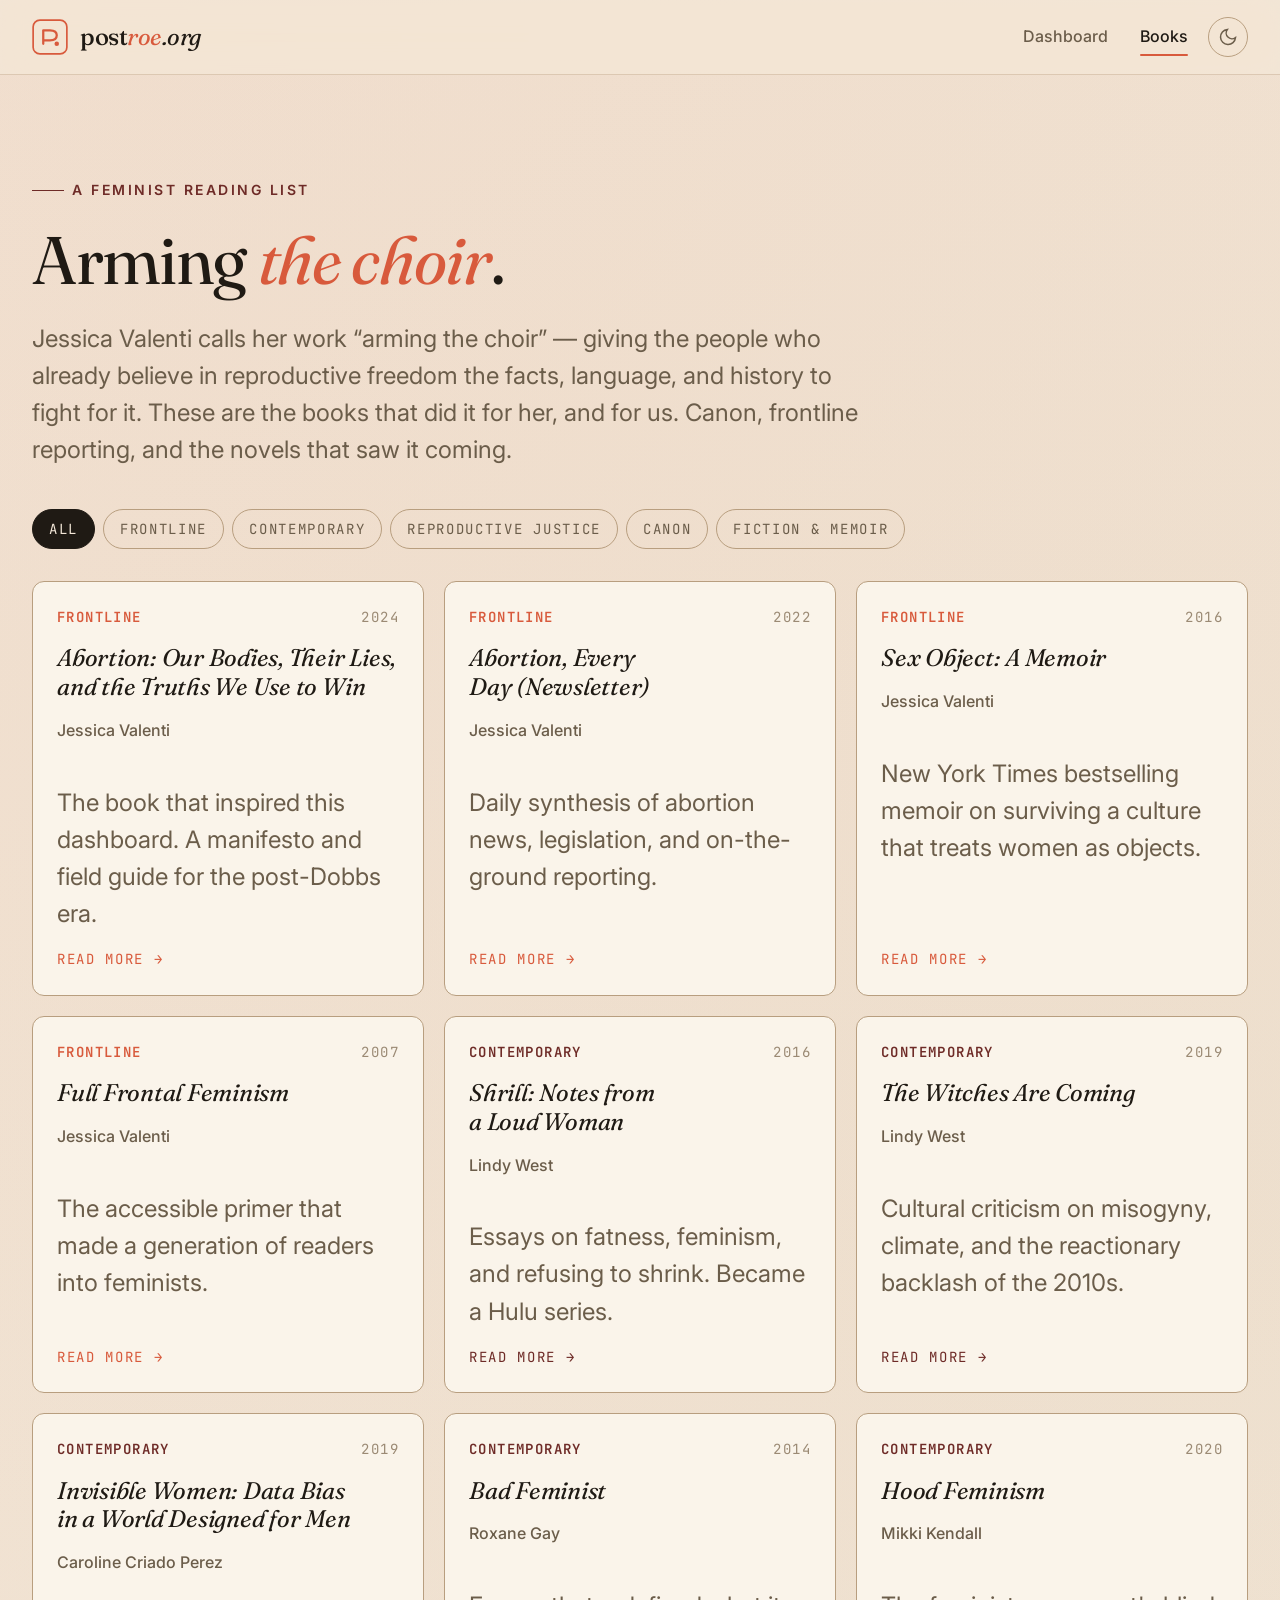
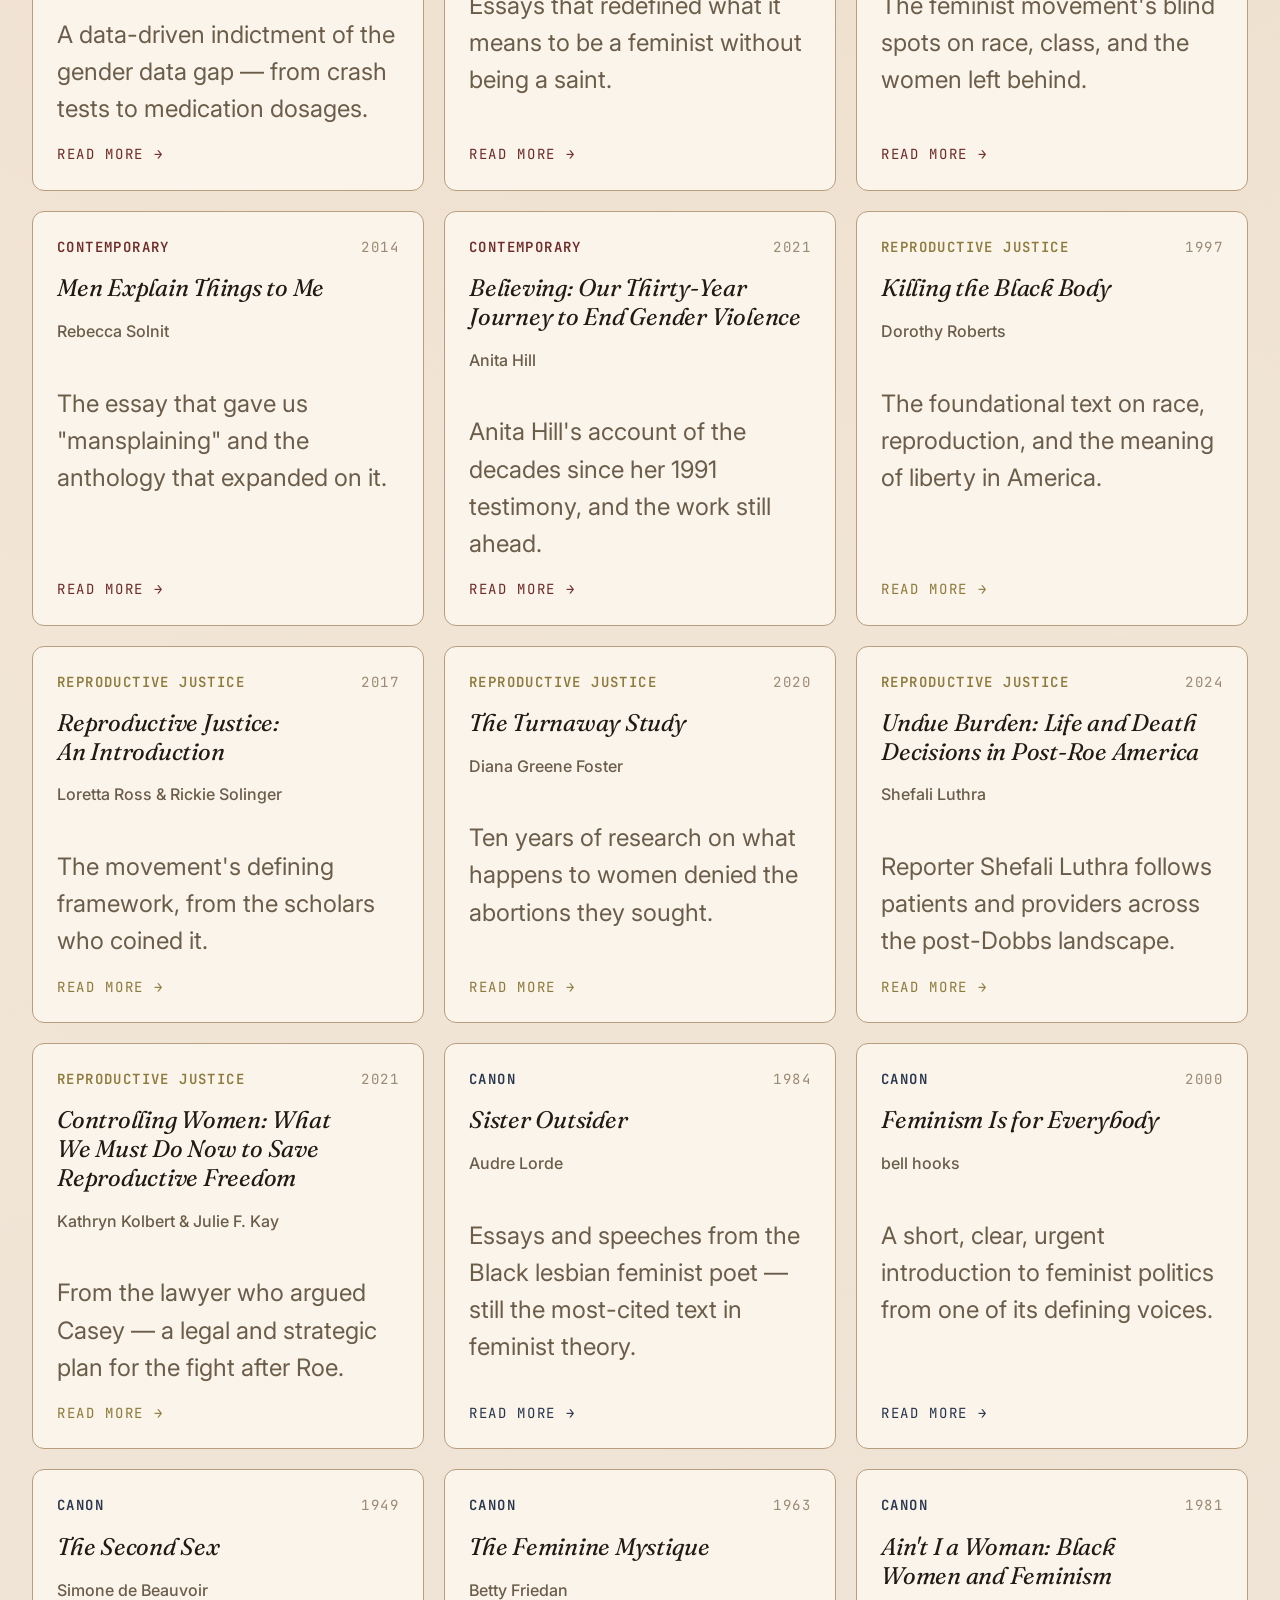
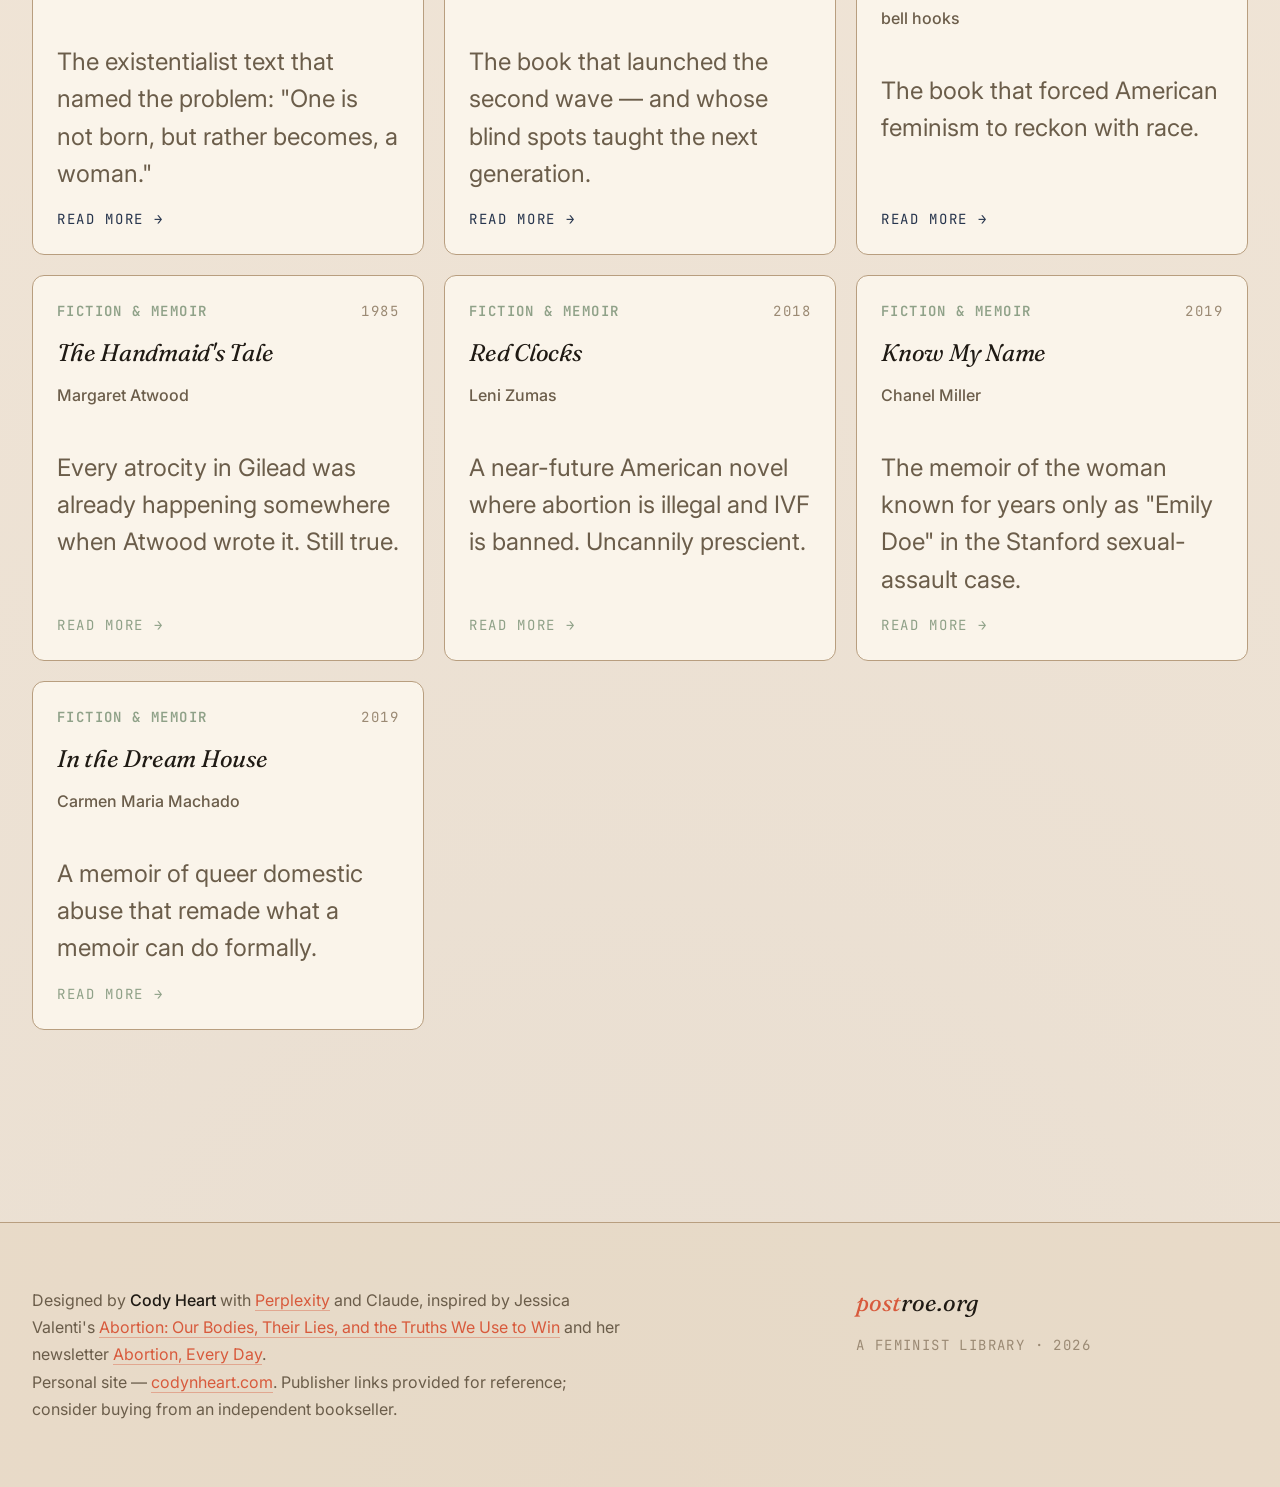
==== works.html @ 4f30465e "initial site launch" ====
<!DOCTYPE html>
<html lang="en">
  <head>
    <meta charset="UTF-8" />
    <meta name="viewport" content="width=device-width, initial-scale=1.0" />
    <title>Books · PostRoe</title>
    <meta name="description" content="A curated library of feminist writing — from canon to frontline reporting — for readers, activists, and the newly enraged." />
    <link rel="preconnect" href="https://fonts.googleapis.com" />
    <link rel="preconnect" href="https://fonts.gstatic.com" crossorigin />
    <link
      href="https://fonts.googleapis.com/css2?family=Fraunces:ital,opsz,wght@0,9..144,300..700;1,9..144,300..700&family=Inter:wght@400;500;600;700&family=JetBrains+Mono:wght@400;500&display=swap"
      rel="stylesheet"
    />
    <link rel="stylesheet" href="css/style.css" />
    <link rel="icon" type="image/svg+xml" href="data:image/svg+xml,%3Csvg xmlns='http://www.w3.org/2000/svg' viewBox='0 0 32 32'%3E%3Crect width='32' height='32' rx='6' fill='%23F3E7D8'/%3E%3Ctext x='16' y='23' text-anchor='middle' font-family='Georgia' font-size='22' font-style='italic' fill='%23D85A3C'%3EP%3C/text%3E%3C/svg%3E" />
  </head>
  <body>
    <header class="site-header">
      <div class="container site-header__inner">
        <a href="index.html" class="brand" aria-label="PostRoe home">
          <svg viewBox="0 0 32 32" fill="none" aria-hidden="true">
            <rect x="1" y="1" width="30" height="30" rx="6" stroke="currentColor" stroke-width="1.5" />
            <path d="M10 22 L10 10 L16 10 Q22 10 22 14.5 Q22 19 16 19 L10 19" stroke="currentColor" stroke-width="2" stroke-linecap="round" stroke-linejoin="round" fill="none" />
            <circle cx="22" cy="22" r="2" fill="currentColor" />
          </svg>
          <span><strong>post</strong><em>roe</em>.org</span>
        </a>
        <nav class="nav" aria-label="Primary">
          <a href="index.html">Dashboard</a>
          <a href="works.html" aria-current="page">Books</a>
          <button class="theme-toggle" data-theme-toggle aria-label="Toggle theme"></button>
        </nav>
      </div>
    </header>

    <main>
      <section class="works-hero">
        <div class="container">
          <div class="reveal">
            <span class="hero__eyebrow">A feminist reading list</span>
            <h1>Arming <em>the choir</em>.</h1>
            <p>
              Jessica Valenti calls her work &ldquo;arming the choir&rdquo; — giving
              the people who already believe in reproductive freedom the facts,
              language, and history to fight for it. These are the books that did it
              for her, and for us. Canon, frontline reporting, and the novels that
              saw it coming.
            </p>
          </div>

          <div class="works-filter reveal" role="tablist" aria-label="Filter works">
            <button class="chip is-active" data-filter="all">All</button>
            <button class="chip" data-filter="Frontline">Frontline</button>
            <button class="chip" data-filter="Contemporary">Contemporary</button>
            <button class="chip" data-filter="Reproductive Justice">Reproductive Justice</button>
            <button class="chip" data-filter="Canon">Canon</button>
            <button class="chip" data-filter="Fiction & Memoir">Fiction & Memoir</button>
          </div>

          <div class="works-grid reveal-stagger" id="works-grid"></div>
        </div>
      </section>
    </main>

    <footer class="site-footer">
      <div class="container site-footer__inner">
        <div class="site-footer__credit">
          Designed by <b>Cody Heart</b> with <a href="https://www.perplexity.ai" target="_blank" rel="noopener">Perplexity</a> and Claude,
          inspired by Jessica Valenti's <a href="https://www.jessicavalenti.com/abortion-book" target="_blank" rel="noopener">Abortion: Our Bodies, Their Lies, and the Truths We Use to Win</a>
          and her newsletter <a href="https://jessica.substack.com" target="_blank" rel="noopener">Abortion, Every Day</a>.
          <br />
          Personal site — <a href="https://codynheart.com" target="_blank" rel="noopener">codynheart.com</a>.
          Publisher links provided for reference; consider buying from an independent bookseller.
        </div>
        <div>
          <div class="site-footer__brand"><em>post</em>roe.org</div>
          <div class="site-footer__meta">A feminist library · 2026</div>
        </div>
      </div>
    </footer>

    <script src="js/works.js"></script>
    <script>
      (function () {
        const host = document.getElementById('works-grid');
        if (!host || !window.POSTROE_WORKS) return;
        host.innerHTML = window.POSTROE_WORKS
          .map(
            (w) => `
          <a class="work" href="${w.url}" target="_blank" rel="noopener" data-cat="${w.category}" style="--accent: var(--color-${w.accent});">
            <div class="work__meta">
              <span class="work__tag">${w.category}</span>
              <span>${w.year}</span>
            </div>
            <h3 class="work__title">${w.title}</h3>
            <div class="work__author">${w.author}</div>
            <p class="work__blurb">${w.blurb}</p>
            <span class="work__link">Read more →</span>
          </a>`
          )
          .join('');
      })();
    </script>
    <script src="js/app.js"></script>
  </body>
</html>
---- css/style.css ----
/* ================================================================
   POSTROE.ORG — design tokens
   Palette derived from Jessica Valenti's "Abortion" book cover:
   cream, coral (Our), burgundy (Their), olive gold (Truths),
   deep navy (We), sage (author credit line).
   ================================================================ */

:root,
[data-theme='light'] {
  /* Surfaces — warm cream from the book */
  --color-bg: #f3e7d8;
  --color-surface: #efe1d0;
  --color-surface-2: #f7ecdd;
  --color-surface-offset: #e7d7c2;
  --color-surface-offset-2: #ddc8ae;
  --color-surface-dynamic: #d6bc9d;
  /* Card surfaces — soft off-white (primary) + cream (secondary) so cards lift off the beige page */
  --color-card: #faf4ea;
  --color-card-soft: #f3eadc;
  --color-divider: #d2bb9e;
  --color-border: #b89e7f;

  /* Text */
  --color-text: #1f1a14;
  --color-text-muted: #6b5d4a;
  --color-text-faint: #9b8a74;
  --color-text-inverse: #f7ecdd;

  /* "Our" — coral */
  --color-our: #d85a3c;
  --color-our-soft: #e8876a;
  --color-our-deep: #a8401f;

  /* "Their" — burgundy */
  --color-their: #6e2b27;
  --color-their-soft: #8f3a35;
  --color-their-deep: #4a1c19;

  /* "Truths" — olive/gold */
  --color-truth: #8d7a3c;
  --color-truth-soft: #ad9a55;
  --color-truth-deep: #6a5a28;

  /* "We" — deep navy */
  --color-we: #27354d;
  --color-we-soft: #3c4e6e;
  --color-we-deep: #161d2b;

  /* Sage — author line */
  --color-sage: #8fa188;
  --color-sage-soft: #a8b7a2;
  --color-sage-deep: #677566;

  /* Semantic — use palette for data categories */
  --color-primary: var(--color-our);
  --color-danger: var(--color-their);
  --color-warning: var(--color-truth);
  --color-info: var(--color-we);
  --color-good: var(--color-sage-deep);

  /* Type scale */
  --text-xs: clamp(0.75rem, 0.7rem + 0.25vw, 0.875rem);
  --text-sm: clamp(0.875rem, 0.8rem + 0.35vw, 1rem);
  --text-base: clamp(1rem, 0.95rem + 0.25vw, 1.125rem);
  --text-lg: clamp(1.125rem, 1rem + 0.75vw, 1.5rem);
  --text-xl: clamp(1.5rem, 1.2rem + 1.25vw, 2.25rem);
  --text-2xl: clamp(2rem, 1.2rem + 2.5vw, 3.5rem);
  --text-3xl: clamp(2.5rem, 1rem + 4vw, 5rem);
  --text-hero: clamp(3rem, 0.5rem + 7vw, 8rem);

  /* Space */
  --space-1: 0.25rem;
  --space-2: 0.5rem;
  --space-3: 0.75rem;
  --space-4: 1rem;
  --space-5: 1.25rem;
  --space-6: 1.5rem;
  --space-8: 2rem;
  --space-10: 2.5rem;
  --space-12: 3rem;
  --space-16: 4rem;
  --space-20: 5rem;
  --space-24: 6rem;
  --space-32: 8rem;

  /* Radius */
  --radius-sm: 0.25rem;
  --radius-md: 0.5rem;
  --radius-lg: 0.75rem;
  --radius-xl: 1.25rem;
  --radius-full: 9999px;

  /* Motion */
  --ease-out: cubic-bezier(0.16, 1, 0.3, 1);
  --ease-in-out: cubic-bezier(0.65, 0, 0.35, 1);
  --transition-interactive: 220ms var(--ease-out);

  /* Shadow — soft, paper-warm */
  --shadow-sm: 0 1px 2px rgba(60, 40, 20, 0.08);
  --shadow-md: 0 6px 18px rgba(60, 40, 20, 0.10);
  --shadow-lg: 0 16px 40px rgba(60, 40, 20, 0.14);

  /* Width */
  --content-narrow: 680px;
  --content-default: 1040px;
  --content-wide: 1320px;

  /* Fonts */
  --font-display: 'Fraunces', 'Instrument Serif', Georgia, serif;
  --font-body: 'Inter', 'Helvetica Neue', sans-serif;
  --font-mono: 'JetBrains Mono', ui-monospace, monospace;
}

[data-theme='dark'] {
  --color-bg: #15120e;
  --color-surface: #1c1914;
  --color-surface-2: #221e18;
  --color-surface-offset: #2a2520;
  --color-surface-offset-2: #332d26;
  --color-surface-dynamic: #3d362d;
  --color-card: #221e18;
  --color-card-soft: #1c1914;
  --color-divider: #2a2520;
  --color-border: #4a4238;

  --color-text: #efe1d0;
  --color-text-muted: #b39e83;
  --color-text-faint: #7c6c58;
  --color-text-inverse: #1f1a14;

  --color-our: #ef7c5c;
  --color-our-soft: #f39a7f;
  --color-our-deep: #c55536;

  --color-their: #c66a63;
  --color-their-soft: #d88b85;
  --color-their-deep: #8f3a35;

  --color-truth: #d4be74;
  --color-truth-soft: #e2d199;
  --color-truth-deep: #9a8a52;

  --color-we: #8fa5c7;
  --color-we-soft: #b0c0db;
  --color-we-deep: #5d6e8d;

  --color-sage: #a8b7a2;
  --color-sage-soft: #c2cebc;
  --color-sage-deep: #8fa188;

  --shadow-sm: 0 1px 2px rgba(0, 0, 0, 0.35);
  --shadow-md: 0 6px 18px rgba(0, 0, 0, 0.45);
  --shadow-lg: 0 16px 40px rgba(0, 0, 0, 0.55);
}

@media (prefers-color-scheme: dark) {
  :root:not([data-theme]) {
    --color-bg: #15120e;
    --color-surface: #1c1914;
    --color-surface-2: #221e18;
    --color-surface-offset: #2a2520;
    --color-surface-offset-2: #332d26;
    --color-surface-dynamic: #3d362d;
    --color-divider: #2a2520;
    --color-border: #4a4238;
    --color-text: #efe1d0;
    --color-text-muted: #b39e83;
    --color-text-faint: #7c6c58;
    --color-text-inverse: #1f1a14;
    --color-our: #ef7c5c;
    --color-their: #c66a63;
    --color-truth: #d4be74;
    --color-we: #8fa5c7;
    --color-sage: #a8b7a2;
  }
}

/* ===== base ===== */
*,
*::before,
*::after {
  box-sizing: border-box;
  margin: 0;
  padding: 0;
}

html {
  -webkit-font-smoothing: antialiased;
  -moz-osx-font-smoothing: grayscale;
  text-rendering: optimizeLegibility;
  scroll-behavior: smooth;
  scroll-padding-top: 80px;
}

body {
  min-height: 100dvh;
  line-height: 1.6;
  font-family: var(--font-body);
  font-size: var(--text-base);
  color: var(--color-text);
  background: var(--color-bg);
  background-image:
    radial-gradient(circle at 10% 0%, rgba(216, 90, 60, 0.06), transparent 50%),
    radial-gradient(circle at 95% 25%, rgba(141, 122, 60, 0.05), transparent 55%),
    radial-gradient(circle at 50% 100%, rgba(39, 53, 77, 0.05), transparent 55%);
  overflow-x: hidden;
}

img,
svg,
video,
canvas {
  display: block;
  max-width: 100%;
  height: auto;
}

h1,
h2,
h3,
h4 {
  font-family: var(--font-display);
  font-weight: 400;
  letter-spacing: -0.02em;
  line-height: 1.05;
  text-wrap: balance;
}

a {
  color: inherit;
  text-decoration: none;
  transition: color var(--transition-interactive);
}

button {
  cursor: pointer;
  background: none;
  border: none;
  font: inherit;
  color: inherit;
}

:focus-visible {
  outline: 2px solid var(--color-our);
  outline-offset: 3px;
  border-radius: var(--radius-sm);
}

::selection {
  background: var(--color-our);
  color: var(--color-surface);
}

.sr-only {
  position: absolute;
  width: 1px;
  height: 1px;
  padding: 0;
  margin: -1px;
  overflow: hidden;
  clip: rect(0, 0, 0, 0);
  white-space: nowrap;
  border-width: 0;
}

a,
button,
[role='button'] {
  transition:
    color var(--transition-interactive),
    background var(--transition-interactive),
    border-color var(--transition-interactive),
    transform var(--transition-interactive);
}

@media (prefers-reduced-motion: reduce) {
  *,
  *::before,
  *::after {
    animation-duration: 0.01ms !important;
    animation-iteration-count: 1 !important;
    transition-duration: 0.01ms !important;
    scroll-behavior: auto !important;
  }
}

/* ===== layout ===== */
.container {
  width: 100%;
  max-width: var(--content-wide);
  margin-inline: auto;
  padding-inline: clamp(var(--space-4), 4vw, var(--space-8));
}

/* ===== header ===== */
.site-header {
  position: sticky;
  top: 0;
  z-index: 40;
  backdrop-filter: blur(14px) saturate(140%);
  -webkit-backdrop-filter: blur(14px) saturate(140%);
  background: color-mix(in srgb, var(--color-bg) 78%, transparent);
  border-bottom: 1px solid color-mix(in srgb, var(--color-border) 40%, transparent);
}

.site-header__inner {
  display: flex;
  align-items: center;
  justify-content: space-between;
  gap: var(--space-4);
  padding-block: var(--space-4);
}

.brand {
  display: flex;
  align-items: center;
  gap: var(--space-3);
  font-family: var(--font-display);
  font-size: var(--text-lg);
  font-style: italic;
  letter-spacing: -0.02em;
}

.brand svg {
  width: 36px;
  height: 36px;
  color: var(--color-our);
}

.brand strong {
  font-weight: 500;
  font-style: normal;
  color: var(--color-text);
}

.brand em {
  color: var(--color-our);
  font-style: italic;
}

.nav {
  display: flex;
  align-items: center;
  gap: var(--space-2);
}

.nav a {
  position: relative;
  padding: var(--space-2) var(--space-3);
  font-size: var(--text-sm);
  font-weight: 500;
  color: var(--color-text-muted);
  border-radius: var(--radius-sm);
}

.nav a:hover,
.nav a[aria-current='page'] {
  color: var(--color-text);
}

.nav a[aria-current='page']::after {
  content: '';
  position: absolute;
  left: var(--space-3);
  right: var(--space-3);
  bottom: 2px;
  height: 2px;
  background: var(--color-our);
  border-radius: 2px;
}

.theme-toggle {
  width: 40px;
  height: 40px;
  display: inline-flex;
  align-items: center;
  justify-content: center;
  border-radius: var(--radius-full);
  color: var(--color-text-muted);
  border: 1px solid var(--color-border);
}

.theme-toggle:hover {
  color: var(--color-text);
  border-color: var(--color-text);
}

/* ===== hero ===== */
.hero {
  padding-block: clamp(var(--space-12), 10vw, var(--space-24));
  position: relative;
  overflow: hidden;
}

.hero__eyebrow {
  display: inline-flex;
  align-items: center;
  gap: var(--space-2);
  font-size: var(--text-xs);
  font-weight: 600;
  letter-spacing: 0.18em;
  text-transform: uppercase;
  color: var(--color-their);
  margin-bottom: var(--space-6);
}

.hero__eyebrow::before {
  content: '';
  width: 32px;
  height: 1px;
  background: var(--color-their);
}

.hero__title {
  font-size: clamp(2.75rem, 0.5rem + 5.5vw, 6rem);
  line-height: 1.08;
  letter-spacing: -0.02em;
  max-width: 22ch;
  font-weight: 400;
}

.hero__title .our {
  color: var(--color-our);
  font-style: italic;
}

.hero__title .their {
  color: var(--color-their);
  font-style: italic;
}

.hero__title .truth {
  color: var(--color-truth);
  font-style: italic;
}

.hero__title .we {
  color: var(--color-we);
  font-style: italic;
}

.hero__body {
  margin-top: var(--space-8);
  display: grid;
  grid-template-columns: minmax(0, 2fr) minmax(0, 1fr);
  gap: clamp(var(--space-6), 4vw, var(--space-16));
  align-items: end;
}

.hero__lede {
  font-size: var(--text-lg);
  color: var(--color-text-muted);
  max-width: 52ch;
  line-height: 1.5;
}

.hero__lede b {
  color: var(--color-text);
  font-weight: 500;
}

.hero__counter {
  text-align: right;
  border-left: 1px solid var(--color-border);
  padding-left: clamp(var(--space-4), 3vw, var(--space-8));
}

.hero__counter-label {
  font-size: var(--text-xs);
  letter-spacing: 0.2em;
  text-transform: uppercase;
  color: var(--color-text-muted);
}

.hero__counter-number {
  font-family: var(--font-display);
  font-size: var(--text-3xl);
  font-weight: 400;
  font-style: italic;
  color: var(--color-their);
  line-height: 1;
  margin-top: var(--space-2);
  font-variant-numeric: tabular-nums;
}

.hero__counter-sub {
  margin-top: var(--space-2);
  font-size: var(--text-xs);
  color: var(--color-text-faint);
}

@media (max-width: 820px) {
  .hero__body {
    grid-template-columns: 1fr;
  }
  .hero__counter {
    border-left: 0;
    border-top: 1px solid var(--color-border);
    padding-left: 0;
    padding-top: var(--space-4);
    text-align: left;
  }
}

/* ===== section headers ===== */
.section {
  padding-block: clamp(var(--space-12), 8vw, var(--space-24));
  position: relative;
}

.section__head {
  display: grid;
  grid-template-columns: minmax(0, 2fr) minmax(0, 3fr);
  gap: clamp(var(--space-4), 3vw, var(--space-12));
  align-items: baseline;
  margin-bottom: var(--space-10);
}

.section__num {
  font-family: var(--font-mono);
  font-size: var(--text-xs);
  letter-spacing: 0.2em;
  color: var(--color-text-faint);
  text-transform: uppercase;
}

.section__title {
  font-size: var(--text-2xl);
  letter-spacing: -0.025em;
}

.section__title em {
  color: var(--color-our);
}

.section__title .their {
  color: var(--color-their);
}

.section__title .truth {
  color: var(--color-truth);
}

.section__lede {
  font-size: var(--text-base);
  color: var(--color-text-muted);
  max-width: 60ch;
  line-height: 1.6;
}

@media (max-width: 780px) {
  .section__head {
    grid-template-columns: 1fr;
    gap: var(--space-3);
  }
}

/* ===== cards ===== */
.card {
  background: var(--color-card);
  border: 1px solid var(--color-border);
  border-radius: var(--radius-lg);
  padding: clamp(var(--space-5), 2vw, var(--space-8));
  position: relative;
  display: flex;
  flex-direction: column;
  transition:
    transform var(--transition-interactive),
    box-shadow var(--transition-interactive),
    border-color var(--transition-interactive);
}

.card::before {
  content: '';
  position: absolute;
  top: 0;
  left: 0;
  right: 0;
  height: 3px;
  background: var(--card-accent, var(--color-their));
  opacity: 0.9;
  border-top-left-radius: var(--radius-lg);
  border-top-right-radius: var(--radius-lg);
}

.card:hover {
  border-color: color-mix(in srgb, var(--card-accent, var(--color-their)) 50%, var(--color-border));
  box-shadow: var(--shadow-md);
}

.card__label {
  font-family: var(--font-mono);
  font-size: var(--text-xs);
  letter-spacing: 0.15em;
  text-transform: uppercase;
  color: var(--color-text-faint);
}

.card__stat {
  font-family: var(--font-display);
  font-size: clamp(2.5rem, 1.5rem + 3vw, 4.5rem);
  line-height: 1;
  letter-spacing: -0.03em;
  font-variant-numeric: tabular-nums;
  margin-top: var(--space-3);
}

.card__stat small {
  font-size: 0.45em;
  color: var(--color-text-muted);
  margin-left: var(--space-2);
  letter-spacing: 0;
}

.card__desc {
  margin-top: var(--space-3);
  color: var(--color-text-muted);
  font-size: var(--text-sm);
  line-height: 1.5;
}

.card__source {
  margin-top: auto;
  padding-top: var(--space-3);
  border-top: 1px dashed var(--color-border);
  font-size: var(--text-xs);
  color: var(--color-text-faint);
  font-family: var(--font-mono);
  word-break: break-word;
}

.card__source a {
  color: var(--color-text-muted);
  border-bottom: 1px solid transparent;
}

.card__source a:hover {
  color: var(--color-our);
  border-bottom-color: var(--color-our);
}

/* ===== stat grid (hero strip) ===== */
.stat-strip {
  display: grid;
  grid-template-columns: repeat(4, 1fr);
  gap: var(--space-4);
  margin-top: var(--space-16);
}

.stat-strip .card__stat {
  font-size: clamp(1.75rem, 1rem + 2.5vw, 3rem);
}

.stat-strip .card:nth-child(1) { --card-accent: var(--color-their); }
.stat-strip .card:nth-child(1) .card__stat { color: var(--color-their); }
.stat-strip .card:nth-child(2) { --card-accent: var(--color-truth); background: var(--color-card-soft); }
.stat-strip .card:nth-child(2) .card__stat { color: var(--color-truth); }
.stat-strip .card:nth-child(3) { --card-accent: var(--color-our); }
.stat-strip .card:nth-child(3) .card__stat { color: var(--color-our); }
.stat-strip .card:nth-child(4) { --card-accent: var(--color-we); background: var(--color-card-soft); }
.stat-strip .card:nth-child(4) .card__stat { color: var(--color-we); }

@media (max-width: 900px) {
  .stat-strip { grid-template-columns: repeat(2, 1fr); }
}
@media (max-width: 520px) {
  .stat-strip { grid-template-columns: 1fr; }
}

/* ===== US map ===== */
.map-wrap {
  display: grid;
  grid-template-columns: minmax(0, 3fr) minmax(280px, 1fr);
  gap: var(--space-8);
  align-items: stretch;
}

.map-panel {
  background: var(--color-card);
  border: 1px solid var(--color-border);
  border-radius: var(--radius-lg);
  padding: var(--space-6);
  position: relative;
  overflow: hidden;
}

.map-legend {
  display: flex;
  flex-wrap: wrap;
  gap: var(--space-4);
  margin-bottom: var(--space-4);
  font-size: var(--text-xs);
}

.legend-dot {
  display: inline-flex;
  align-items: center;
  gap: var(--space-2);
  color: var(--color-text-muted);
}

.legend-dot::before {
  content: '';
  width: 12px;
  height: 12px;
  border-radius: 3px;
  background: var(--swatch, var(--color-their));
}

#us-map {
  width: 100%;
  height: auto;
  display: block;
  max-height: 520px;
}

#us-map path {
  stroke: var(--color-bg);
  stroke-width: 0.8;
  cursor: pointer;
  transition: fill 0.25s var(--ease-out), opacity 0.25s var(--ease-out);
}

#us-map path:hover {
  opacity: 0.78;
}

#us-map path.is-active {
  stroke: var(--color-text);
  stroke-width: 1.5;
}

.state-detail {
  background: var(--color-card);
  border: 1px solid var(--color-border);
  border-radius: var(--radius-lg);
  padding: var(--space-6);
  display: flex;
  flex-direction: column;
}

.state-detail__name {
  font-family: var(--font-display);
  font-size: var(--text-xl);
  font-style: italic;
  letter-spacing: -0.02em;
}

.state-detail__status {
  display: inline-flex;
  align-items: center;
  gap: var(--space-2);
  margin-top: var(--space-3);
  padding: var(--space-1) var(--space-3);
  border-radius: var(--radius-full);
  font-size: var(--text-xs);
  font-weight: 600;
  letter-spacing: 0.05em;
  text-transform: uppercase;
  align-self: flex-start;
}

.state-detail__law {
  margin-top: var(--space-5);
  line-height: 1.55;
  color: var(--color-text);
  font-size: var(--text-base);
}

.state-detail__meta {
  margin-top: auto;
  padding-top: var(--space-5);
  border-top: 1px dashed var(--color-border);
  display: grid;
  grid-template-columns: 1fr 1fr;
  gap: var(--space-3);
}

.state-detail__meta div {
  font-size: var(--text-xs);
  color: var(--color-text-muted);
}

.state-detail__meta strong {
  display: block;
  font-family: var(--font-display);
  font-style: italic;
  font-size: var(--text-lg);
  color: var(--color-text);
  font-weight: 400;
  font-variant-numeric: tabular-nums;
  margin-top: 2px;
}

@media (max-width: 900px) {
  .map-wrap { grid-template-columns: 1fr; }
}

/* status pill colors */
.status-banned { background: var(--color-their); color: var(--color-surface); }
.status-gestational { background: var(--color-truth); color: var(--color-we-deep); }
.status-protected { background: var(--color-sage); color: var(--color-we-deep); }
.status-limited { background: var(--color-our); color: var(--color-surface); }

/* ===== mortality section ===== */
.mortality {
  display: grid;
  grid-template-columns: minmax(0, 1.35fr) minmax(0, 1fr);
  gap: var(--space-8);
  align-items: stretch;
}

.mortality-chart-wrap {
  background: var(--color-card);
  border: 1px solid var(--color-border);
  border-radius: var(--radius-lg);
  padding: clamp(var(--space-5), 2vw, var(--space-8));
  display: flex;
  flex-direction: column;
}

.mortality-chart-head h3 {
  font-family: var(--font-body);
  font-size: var(--text-sm);
  font-weight: 600;
  letter-spacing: 0.02em;
  color: var(--color-text);
}

.mortality-chart-sub {
  margin-top: 2px;
  font-family: var(--font-mono);
  font-size: var(--text-xs);
  color: var(--color-text-faint);
  letter-spacing: 0.04em;
}

.mortality-chart {
  margin-top: var(--space-6);
  display: flex;
  flex-direction: column;
  gap: var(--space-5);
  flex: 1;
}

.bar-row {
  display: grid;
  grid-template-columns: minmax(160px, 1.1fr) minmax(0, 2fr) 64px;
  align-items: center;
  gap: var(--space-4);
}

.bar-row__label {
  font-size: var(--text-sm);
  font-weight: 500;
  color: var(--color-text);
  line-height: 1.3;
}

.bar-row__label small {
  display: block;
  color: var(--color-text-muted);
  font-size: var(--text-xs);
  font-weight: 400;
  margin-top: 2px;
  line-height: 1.35;
}

.bar-track {
  height: 22px;
  background: var(--color-surface-offset);
  border-radius: var(--radius-sm);
  overflow: hidden;
  position: relative;
}

.bar-fill {
  height: 100%;
  width: 0;
  background: var(--bar-color, var(--color-their));
  border-radius: var(--radius-sm);
  transition: width 1.4s var(--ease-out);
  position: relative;
}

.bar-fill::after {
  content: '';
  position: absolute;
  right: 0;
  top: 0;
  bottom: 0;
  width: 3px;
  background: color-mix(in srgb, var(--bar-color) 60%, #000);
}

.bar-row__value {
  font-family: var(--font-display);
  font-style: italic;
  font-variant-numeric: tabular-nums;
  text-align: right;
  font-size: var(--text-lg);
  color: var(--color-text);
}

.mortality-chart-footer {
  display: flex;
  flex-wrap: wrap;
  align-items: center;
  gap: var(--space-4);
  margin-top: var(--space-6);
  padding-top: var(--space-4);
  border-top: 1px dashed var(--color-border);
  font-size: var(--text-xs);
  color: var(--color-text-muted);
  font-family: var(--font-mono);
}

.mortality-chart-footer .swatch {
  display: inline-block;
  width: 10px;
  height: 10px;
  border-radius: 2px;
  background: var(--swatch);
  margin-right: 6px;
  vertical-align: -1px;
}

.mortality-src {
  margin-left: auto;
  color: var(--color-text-muted);
  border-bottom: 1px solid transparent;
}
.mortality-src:hover { color: var(--color-our); border-bottom-color: var(--color-our); }

.mortality-copy {
  display: flex;
  flex-direction: column;
  gap: var(--space-4);
}

.mortality-stat {
  padding: var(--space-5) var(--space-6);
  background: var(--color-card);
  border: 1px solid var(--color-border);
  border-left: 3px solid var(--color-their);
  border-radius: 0 var(--radius-md) var(--radius-md) 0;
}

.mortality-stat--win { border-left-color: var(--color-sage); }
.mortality-stat--note { border-left-color: var(--color-truth); }

.mortality-stat__value {
  font-family: var(--font-display);
  font-style: italic;
  font-size: clamp(2rem, 1rem + 2.5vw, 3rem);
  line-height: 1;
  color: var(--color-their);
  letter-spacing: -0.02em;
  font-variant-numeric: tabular-nums;
}

.mortality-stat--win .mortality-stat__value { color: var(--color-sage-deep, var(--color-sage)); }
.mortality-stat--note .mortality-stat__value { color: var(--color-truth); }

.mortality-stat__label {
  margin-top: var(--space-2);
  font-size: var(--text-sm);
  color: var(--color-text);
  line-height: 1.5;
  max-width: 42ch;
}

.mortality-note {
  margin-top: var(--space-2);
  padding-top: var(--space-4);
  border-top: 1px dashed var(--color-border);
  font-size: var(--text-sm);
  color: var(--color-text-muted);
  line-height: 1.55;
}

@media (max-width: 960px) {
  .mortality { grid-template-columns: 1fr; }
}
@media (max-width: 640px) {
  .bar-row { grid-template-columns: 1fr; gap: var(--space-1); }
  .bar-row__value { text-align: left; }
}

/* ===== travel section ===== */
.travel {
  display: grid;
  grid-template-columns: repeat(3, 1fr);
  gap: var(--space-4);
}

.travel .card:nth-child(1) { --card-accent: var(--color-we); }
.travel .card:nth-child(2) { --card-accent: var(--color-truth); background: var(--color-card-soft); }
.travel .card:nth-child(3) { --card-accent: var(--color-our); }

.travel-chart-wrap {
  margin-top: var(--space-10);
  background: var(--color-card);
  border: 1px solid var(--color-border);
  border-radius: var(--radius-lg);
  padding: var(--space-8);
}

.travel-chart-wrap h3 {
  font-size: var(--text-lg);
  font-family: var(--font-display);
  font-style: italic;
  margin-bottom: var(--space-6);
}

.travel-chart {
  display: flex;
  flex-direction: column;
  gap: var(--space-3);
}

.travel-row {
  display: grid;
  grid-template-columns: 140px minmax(0, 1fr) 90px;
  align-items: center;
  gap: var(--space-4);
}

.travel-row__label {
  font-size: var(--text-sm);
  font-weight: 500;
}

.travel-track {
  height: 20px;
  background: var(--color-surface-offset);
  border-radius: var(--radius-sm);
  overflow: hidden;
}

.travel-fill {
  height: 100%;
  width: 0;
  background: linear-gradient(90deg, var(--color-we-soft), var(--color-our));
  border-radius: var(--radius-sm);
  transition: width 1.6s var(--ease-out);
}

.travel-row__value {
  font-family: var(--font-display);
  font-style: italic;
  font-variant-numeric: tabular-nums;
  text-align: right;
  font-size: var(--text-base);
}

@media (max-width: 900px) {
  .travel { grid-template-columns: 1fr; }
  .travel-row { grid-template-columns: 1fr; gap: var(--space-1); }
  .travel-row__value { text-align: left; }
}

/* ===== lies vs truths ===== */
.lies {
  display: grid;
  grid-template-columns: repeat(auto-fit, minmax(320px, 1fr));
  gap: var(--space-5);
}

.lie-card {
  background: var(--color-card);
  border: 1px solid var(--color-border);
  border-radius: var(--radius-lg);
  padding: var(--space-6);
  position: relative;
  overflow: hidden;
  transition: transform var(--transition-interactive), box-shadow var(--transition-interactive);
}

.lie-card:hover {
  transform: translateY(-3px);
  box-shadow: var(--shadow-md);
}

.lie-card::before {
  content: '';
  position: absolute;
  left: 0; top: 0; bottom: 0;
  width: 4px;
  background: linear-gradient(180deg, var(--color-their) 0%, var(--color-their) 50%, var(--color-sage) 50%, var(--color-sage) 100%);
}

.lie-card__section {
  padding-left: var(--space-3);
}

.lie-card__section + .lie-card__section {
  margin-top: var(--space-5);
  padding-top: var(--space-5);
  border-top: 1px dashed var(--color-border);
}

.lie-card__tag {
  font-family: var(--font-mono);
  font-size: var(--text-xs);
  letter-spacing: 0.2em;
  text-transform: uppercase;
  font-weight: 600;
}

.lie-card__tag.their { color: var(--color-their); }
.lie-card__tag.we { color: var(--color-sage-deep); }

.lie-card__text {
  margin-top: var(--space-2);
  font-family: var(--font-display);
  font-size: var(--text-lg);
  font-style: italic;
  line-height: 1.35;
  letter-spacing: -0.01em;
}

.lie-card__fact {
  margin-top: var(--space-2);
  font-size: var(--text-sm);
  color: var(--color-text-muted);
  line-height: 1.55;
}

/* ===== legislation feed ===== */
.feed {
  display: flex;
  flex-direction: column;
  gap: var(--space-2);
  background: var(--color-card);
  border: 1px solid var(--color-border);
  border-radius: var(--radius-lg);
  padding: var(--space-5);
  max-height: 480px;
  overflow-y: auto;
}

.feed-item {
  display: grid;
  grid-template-columns: 70px 1fr auto;
  align-items: center;
  gap: var(--space-4);
  padding: var(--space-4);
  border-radius: var(--radius-md);
  border: 1px solid transparent;
  transition: background var(--transition-interactive), border-color var(--transition-interactive);
}

.feed-item:hover {
  background: var(--color-surface-offset);
  border-color: var(--color-border);
}

.feed-date {
  font-family: var(--font-mono);
  font-size: var(--text-xs);
  color: var(--color-text-faint);
  text-transform: uppercase;
  letter-spacing: 0.08em;
}

.feed-body {
  font-size: var(--text-sm);
  line-height: 1.45;
}

.feed-body strong {
  font-weight: 600;
}

.feed-body small {
  display: block;
  margin-top: 2px;
  color: var(--color-text-muted);
  font-size: var(--text-xs);
}

.threat-pill {
  font-family: var(--font-mono);
  font-size: 0.65rem;
  letter-spacing: 0.15em;
  text-transform: uppercase;
  padding: 3px 9px;
  border-radius: var(--radius-full);
  font-weight: 700;
  white-space: nowrap;
}

.threat-high { background: color-mix(in srgb, var(--color-their) 20%, transparent); color: var(--color-their); }
.threat-med { background: color-mix(in srgb, var(--color-truth) 25%, transparent); color: var(--color-truth-deep); }
.threat-low { background: color-mix(in srgb, var(--color-sage) 30%, transparent); color: var(--color-sage-deep); }
.threat-win { background: color-mix(in srgb, var(--color-sage) 35%, transparent); color: var(--color-sage-deep); }

/* ===== stories carousel ===== */
.stories {
  background: var(--color-we);
  color: var(--color-surface);
  border-radius: var(--radius-xl);
  padding: clamp(var(--space-8), 4vw, var(--space-16));
  position: relative;
  overflow: hidden;
}

.stories::before {
  content: '"';
  position: absolute;
  top: -60px;
  left: 20px;
  font-family: var(--font-display);
  font-size: 24rem;
  line-height: 1;
  color: color-mix(in srgb, var(--color-our) 30%, transparent);
  pointer-events: none;
  user-select: none;
}

.stories__eyebrow {
  font-family: var(--font-mono);
  font-size: var(--text-xs);
  letter-spacing: 0.2em;
  text-transform: uppercase;
  color: var(--color-sage);
  position: relative;
}

.stories__quote {
  position: relative;
  font-family: var(--font-display);
  font-size: clamp(1.5rem, 1rem + 2vw, 2.5rem);
  line-height: 1.25;
  font-style: italic;
  letter-spacing: -0.02em;
  margin-top: var(--space-6);
  max-width: 28ch;
  min-height: 6em;
}

.stories__attribution {
  position: relative;
  margin-top: var(--space-8);
  font-size: var(--text-sm);
  color: var(--color-sage);
  font-family: var(--font-mono);
  letter-spacing: 0.08em;
  text-transform: uppercase;
}

.stories__dots {
  position: relative;
  display: flex;
  gap: var(--space-2);
  margin-top: var(--space-8);
}

.stories__dot {
  width: 28px;
  height: 3px;
  background: color-mix(in srgb, var(--color-sage) 35%, transparent);
  border-radius: 2px;
  transition: background 0.3s;
}

.stories__dot.is-active {
  background: var(--color-our);
}

/* ===== footer ===== */
.site-footer {
  margin-top: var(--space-24);
  padding-block: var(--space-16);
  border-top: 1px solid var(--color-border);
  background: color-mix(in srgb, var(--color-surface-offset) 60%, transparent);
}

.site-footer__inner {
  display: grid;
  grid-template-columns: minmax(0, 2fr) minmax(0, 1fr);
  gap: var(--space-10);
  align-items: start;
}

.site-footer__credit {
  font-size: var(--text-sm);
  line-height: 1.7;
  color: var(--color-text-muted);
  max-width: 60ch;
}

.site-footer__credit b {
  color: var(--color-text);
  font-weight: 500;
}

.site-footer__credit a {
  color: var(--color-our);
  border-bottom: 1px solid color-mix(in srgb, var(--color-our) 40%, transparent);
}

.site-footer__credit a:hover {
  color: var(--color-our-deep);
  border-bottom-color: var(--color-our-deep);
}

.site-footer__brand {
  font-family: var(--font-display);
  font-size: var(--text-lg);
  font-style: italic;
  line-height: 1.3;
  color: var(--color-text);
}

.site-footer__brand em {
  color: var(--color-our);
}

.site-footer__meta {
  margin-top: var(--space-4);
  font-family: var(--font-mono);
  font-size: var(--text-xs);
  letter-spacing: 0.1em;
  color: var(--color-text-faint);
  text-transform: uppercase;
}

@media (max-width: 780px) {
  .site-footer__inner { grid-template-columns: 1fr; }
}

/* ===== works page ===== */
.works-hero {
  padding-block: clamp(var(--space-12), 8vw, var(--space-24));
}

.works-hero h1 {
  font-size: var(--text-3xl);
  max-width: 18ch;
}

.works-hero h1 em {
  color: var(--color-our);
  font-style: italic;
}

.works-hero p {
  margin-top: var(--space-6);
  font-size: var(--text-lg);
  color: var(--color-text-muted);
  max-width: 56ch;
  line-height: 1.55;
}

.works-filter {
  display: flex;
  flex-wrap: wrap;
  gap: var(--space-2);
  margin-block: var(--space-10) var(--space-8);
}

.chip {
  padding: var(--space-2) var(--space-4);
  font-family: var(--font-mono);
  font-size: var(--text-xs);
  letter-spacing: 0.12em;
  text-transform: uppercase;
  border: 1px solid var(--color-border);
  border-radius: var(--radius-full);
  color: var(--color-text-muted);
  background: transparent;
}

.chip:hover {
  border-color: var(--color-text);
  color: var(--color-text);
}

.chip.is-active {
  background: var(--color-text);
  color: var(--color-bg);
  border-color: var(--color-text);
}

.works-grid {
  display: grid;
  grid-template-columns: repeat(auto-fill, minmax(320px, 1fr));
  gap: var(--space-5);
}

.work {
  background: var(--color-card);
  border: 1px solid var(--color-border);
  border-radius: var(--radius-lg);
  padding: var(--space-6);
  display: flex;
  flex-direction: column;
  gap: var(--space-4);
  transition: transform var(--transition-interactive), box-shadow var(--transition-interactive), border-color var(--transition-interactive);
  text-decoration: none;
  position: relative;
  overflow: hidden;
}

.work::before {
  content: '';
  position: absolute;
  left: 0; top: 0; bottom: 0;
  width: 4px;
  background: var(--accent, var(--color-our));
  transform: scaleY(0);
  transform-origin: top;
  transition: transform 0.45s var(--ease-out);
}

.work:hover {
  transform: translateY(-4px);
  border-color: var(--color-text);
  box-shadow: var(--shadow-md);
}

.work:hover::before {
  transform: scaleY(1);
}

.work__meta {
  display: flex;
  justify-content: space-between;
  align-items: center;
  font-family: var(--font-mono);
  font-size: var(--text-xs);
  letter-spacing: 0.1em;
  text-transform: uppercase;
  color: var(--color-text-faint);
}

.work__tag {
  color: var(--accent, var(--color-our));
  font-weight: 600;
}

.work__title {
  font-family: var(--font-display);
  font-size: var(--text-lg);
  font-style: italic;
  line-height: 1.2;
  letter-spacing: -0.01em;
  color: var(--color-text);
}

.work__author {
  font-size: var(--text-sm);
  color: var(--color-text-muted);
  font-weight: 500;
}

.work__blurb {
  font-size: var(--text-sm);
  color: var(--color-text-muted);
  line-height: 1.55;
}

.work__link {
  margin-top: auto;
  font-family: var(--font-mono);
  font-size: var(--text-xs);
  letter-spacing: 0.12em;
  text-transform: uppercase;
  color: var(--accent, var(--color-our));
  display: inline-flex;
  align-items: center;
  gap: var(--space-2);
  transition: gap var(--transition-interactive);
}

.work:hover .work__link {
  gap: var(--space-3);
}

/* ===== reveal animation ===== */
.reveal {
  opacity: 0;
  transform: translateY(24px);
  transition: opacity 0.8s var(--ease-out), transform 0.8s var(--ease-out);
}

.reveal.is-visible {
  opacity: 1;
  transform: none;
}

.reveal-stagger > * {
  opacity: 0;
  transform: translateY(20px);
  transition: opacity 0.7s var(--ease-out), transform 0.7s var(--ease-out);
}

.reveal-stagger.is-visible > *:nth-child(1) { transition-delay: 0.05s; }
.reveal-stagger.is-visible > *:nth-child(2) { transition-delay: 0.15s; }
.reveal-stagger.is-visible > *:nth-child(3) { transition-delay: 0.25s; }
.reveal-stagger.is-visible > *:nth-child(4) { transition-delay: 0.35s; }
.reveal-stagger.is-visible > *:nth-child(5) { transition-delay: 0.45s; }
.reveal-stagger.is-visible > *:nth-child(6) { transition-delay: 0.55s; }
.reveal-stagger.is-visible > *:nth-child(7) { transition-delay: 0.65s; }
.reveal-stagger.is-visible > *:nth-child(8) { transition-delay: 0.75s; }

.reveal-stagger.is-visible > * {
  opacity: 1;
  transform: none;
}

/* decorative rule */
.rule {
  height: 1px;
  background: var(--color-border);
  margin-block: var(--space-12);
  opacity: 0;
  transform: scaleX(0);
  transform-origin: left;
  transition: transform 1.2s var(--ease-out), opacity 0.6s;
}

.rule.is-visible { transform: scaleX(1); opacity: 0.6; }
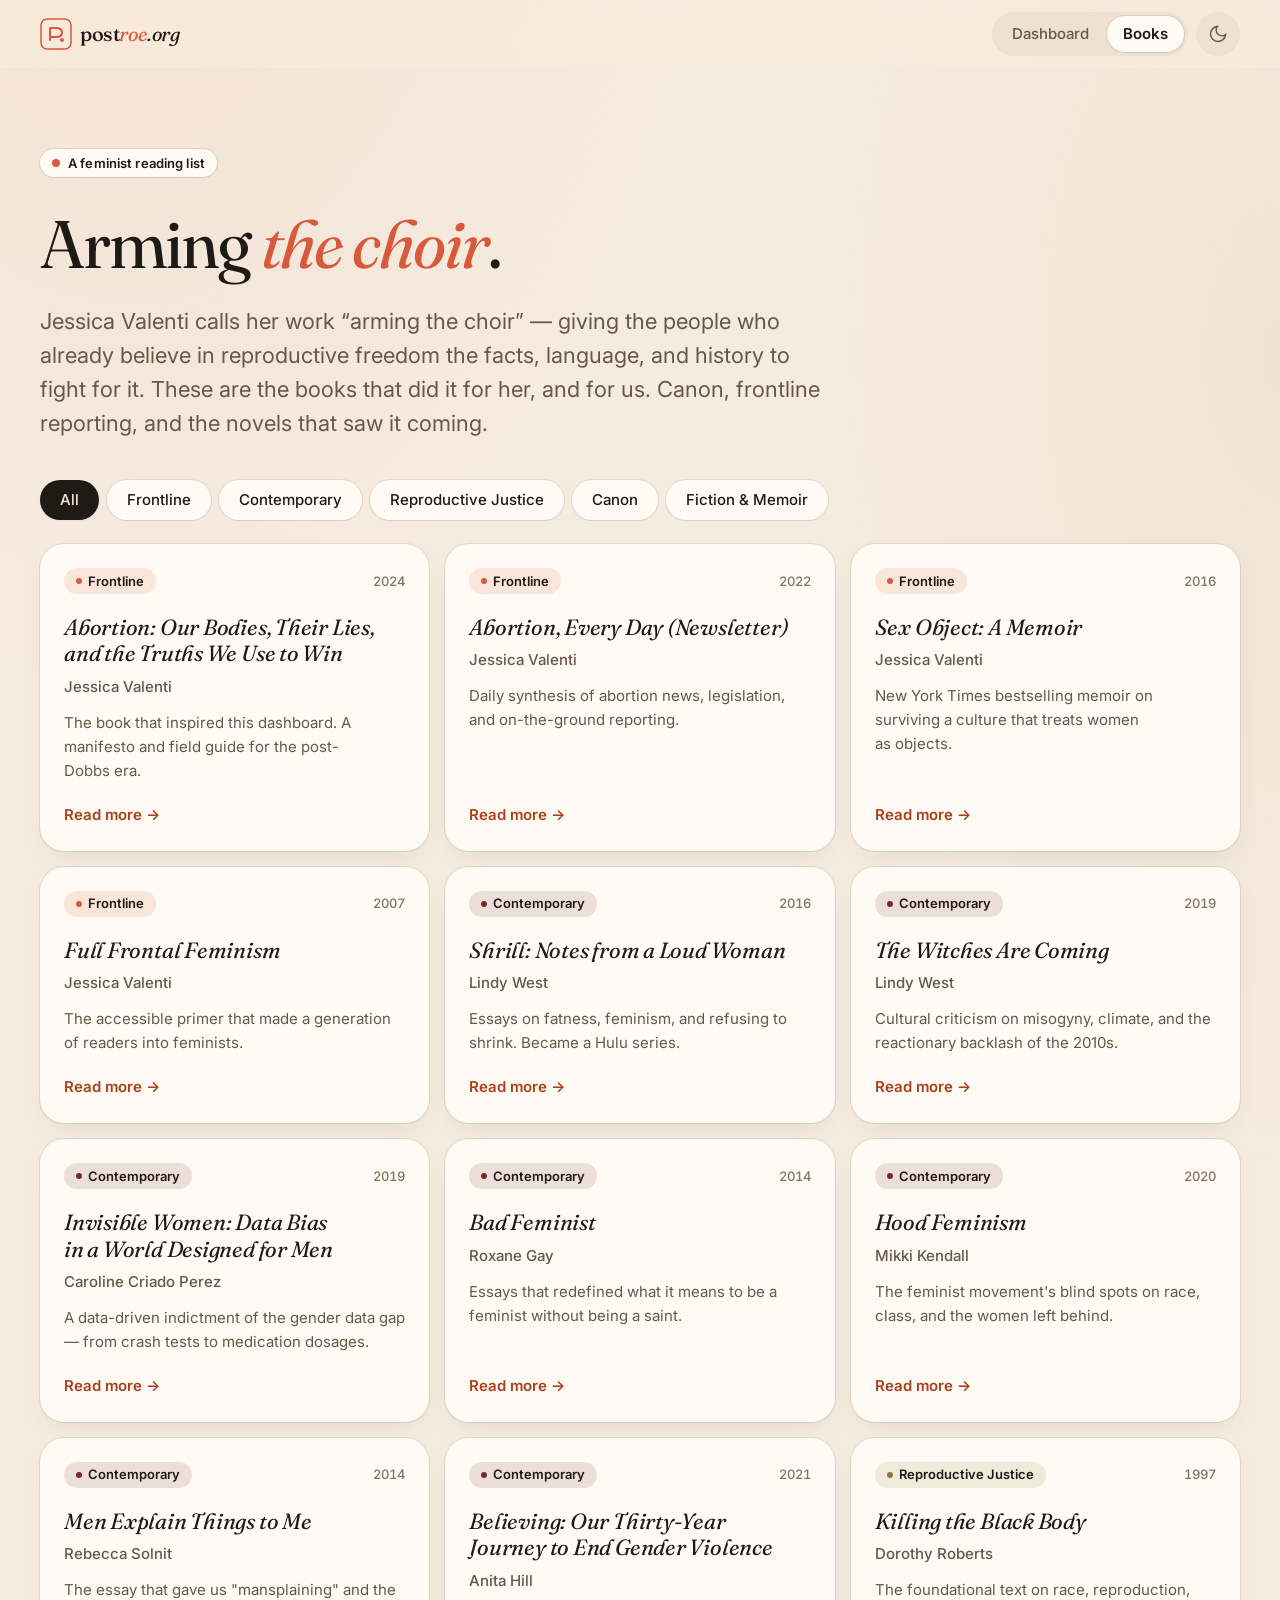
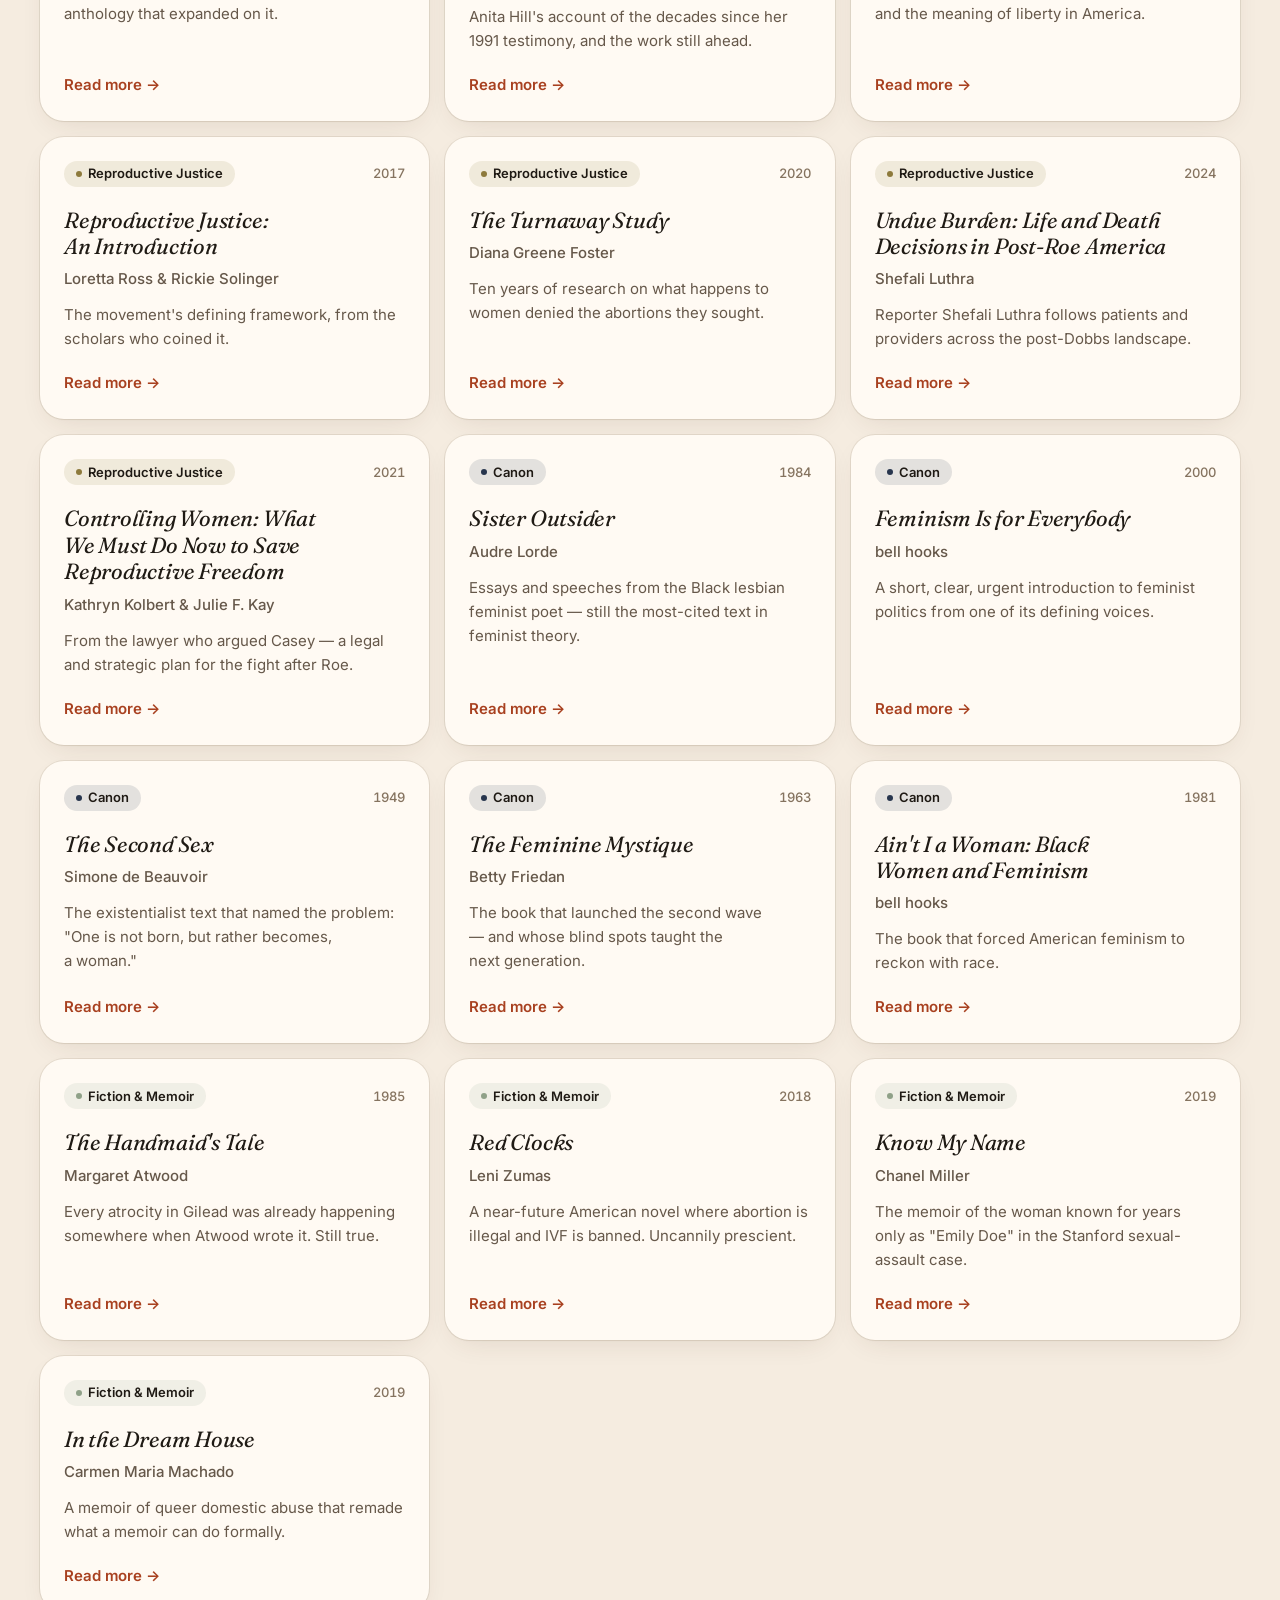
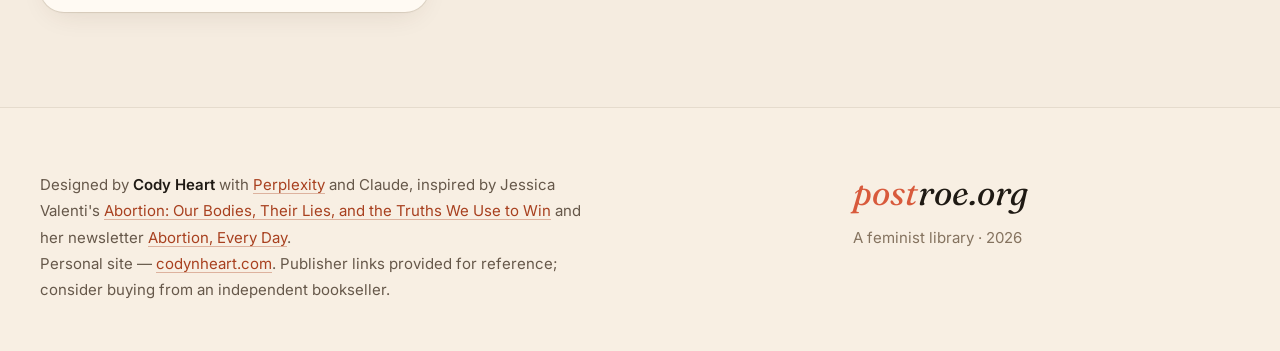
==== commit 5cd32c01: "Redesign visual layer: soft cards, pill controls, mobile filter sheet - Borderless rounded cards (24" ====
--- a/works.html
+++ b/works.html
@@ -26,8 +26,10 @@
           <span><strong>post</strong><em>roe</em>.org</span>
         </a>
         <nav class="nav" aria-label="Primary">
-          <a href="index.html">Dashboard</a>
-          <a href="works.html" aria-current="page">Books</a>
+          <div class="nav__tabs">
+            <a href="index.html">Dashboard</a>
+            <a href="works.html" aria-current="page">Books</a>
+          </div>
           <button class="theme-toggle" data-theme-toggle aria-label="Toggle theme"></button>
         </nav>
       </div>
@@ -48,13 +50,21 @@
             </p>
           </div>
 
-          <div class="works-filter reveal" role="tablist" aria-label="Filter works">
-            <button class="chip is-active" data-filter="all">All</button>
-            <button class="chip" data-filter="Frontline">Frontline</button>
-            <button class="chip" data-filter="Contemporary">Contemporary</button>
-            <button class="chip" data-filter="Reproductive Justice">Reproductive Justice</button>
-            <button class="chip" data-filter="Canon">Canon</button>
-            <button class="chip" data-filter="Fiction & Memoir">Fiction & Memoir</button>
+          <div class="works-toolbar reveal">
+            <button class="filter-trigger" type="button" aria-haspopup="dialog" aria-expanded="false" aria-controls="works-filter">
+              <svg viewBox="0 0 24 24" fill="none" stroke="currentColor" stroke-width="2" stroke-linecap="round" aria-hidden="true"><path d="M4 6h16M7 12h10M10 18h4"/></svg>
+              Filter <span data-filter-label>All</span>
+            </button>
+            <div class="sheet-backdrop" data-sheet-close></div>
+            <div class="works-filter" id="works-filter" role="group" aria-label="Filter works">
+              <div class="sheet__head"><span class="sheet__grip" aria-hidden="true"></span><h2>Filter books</h2></div>
+              <button class="chip is-active" data-filter="all">All</button>
+              <button class="chip" data-filter="Frontline">Frontline</button>
+              <button class="chip" data-filter="Contemporary">Contemporary</button>
+              <button class="chip" data-filter="Reproductive Justice">Reproductive Justice</button>
+              <button class="chip" data-filter="Canon">Canon</button>
+              <button class="chip" data-filter="Fiction & Memoir">Fiction & Memoir</button>
+            </div>
           </div>
 
           <div class="works-grid reveal-stagger" id="works-grid"></div>
--- a/css/style.css
+++ b/css/style.css
@@ -3,30 +3,34 @@
    Palette derived from Jessica Valenti's "Abortion" book cover:
    cream, coral (Our), burgundy (Their), olive gold (Truths),
    deep navy (We), sage (author credit line).
+
+   System: coral is the single brand colour (links, focus, active
+   states, the travel chart). The other book colours are reserved
+   for data meaning — ban / limit / protected — and appear only as
+   map fills, chart bars, and soft status badges. Surfaces are
+   borderless rounded cards separated by soft shadow, not lines.
    ================================================================ */
 
 :root,
 [data-theme='light'] {
+  color-scheme: light;
+
   /* Surfaces — warm cream from the book */
-  --color-bg: #f3e7d8;
-  --color-surface: #efe1d0;
-  --color-surface-2: #f7ecdd;
-  --color-surface-offset: #e7d7c2;
-  --color-surface-offset-2: #ddc8ae;
-  --color-surface-dynamic: #d6bc9d;
-  /* Card surfaces — soft off-white (primary) + cream (secondary) so cards lift off the beige page */
-  --color-card: #faf4ea;
-  --color-card-soft: #f3eadc;
-  --color-divider: #d2bb9e;
-  --color-border: #b89e7f;
+  --color-bg: #f5ece0;
+  --color-card: #fffaf3;
+  --color-card-soft: #f8efe3;
+  --color-fill: #ede1d1;
+  --color-fill-strong: #e3d4c0;
+  --color-hairline: rgba(70, 45, 20, 0.09);
+  --color-glass: rgba(245, 236, 224, 0.72);
 
   /* Text */
   --color-text: #1f1a14;
-  --color-text-muted: #6b5d4a;
-  --color-text-faint: #9b8a74;
-  --color-text-inverse: #f7ecdd;
-
-  /* "Our" — coral */
+  --color-text-muted: #66584a;
+  --color-text-faint: #85735f;
+  --color-text-inverse: #fffaf3;
+
+  /* "Our" — coral (brand) */
   --color-our: #d85a3c;
   --color-our-soft: #e8876a;
   --color-our-deep: #a8401f;
@@ -39,7 +43,7 @@
   /* "Truths" — olive/gold */
   --color-truth: #8d7a3c;
   --color-truth-soft: #ad9a55;
-  --color-truth-deep: #6a5a28;
+  --color-truth-deep: #62531f;
 
   /* "We" — deep navy */
   --color-we: #27354d;
@@ -49,24 +53,24 @@
   /* Sage — author line */
   --color-sage: #8fa188;
   --color-sage-soft: #a8b7a2;
-  --color-sage-deep: #677566;
-
-  /* Semantic — use palette for data categories */
-  --color-primary: var(--color-our);
-  --color-danger: var(--color-their);
-  --color-warning: var(--color-truth);
-  --color-info: var(--color-we);
-  --color-good: var(--color-sage-deep);
+  --color-sage-deep: #56644f;
+
+  --color-brand: var(--color-our);
+  --color-brand-ink: var(--color-our-deep);
+
+  /* Stories panel stays navy in both themes */
+  --color-stories-bg: #27354d;
+  --color-stories-text: #f7ecdd;
+  --color-stories-muted: #b7c3b2;
 
   /* Type scale */
-  --text-xs: clamp(0.75rem, 0.7rem + 0.25vw, 0.875rem);
-  --text-sm: clamp(0.875rem, 0.8rem + 0.35vw, 1rem);
-  --text-base: clamp(1rem, 0.95rem + 0.25vw, 1.125rem);
-  --text-lg: clamp(1.125rem, 1rem + 0.75vw, 1.5rem);
+  --text-xs: clamp(0.75rem, 0.72rem + 0.15vw, 0.8125rem);
+  --text-sm: clamp(0.875rem, 0.84rem + 0.2vw, 0.9375rem);
+  --text-base: clamp(1rem, 0.96rem + 0.2vw, 1.0625rem);
+  --text-lg: clamp(1.125rem, 1rem + 0.6vw, 1.375rem);
   --text-xl: clamp(1.5rem, 1.2rem + 1.25vw, 2.25rem);
-  --text-2xl: clamp(2rem, 1.2rem + 2.5vw, 3.5rem);
+  --text-2xl: clamp(2rem, 1.3rem + 2.4vw, 3.25rem);
   --text-3xl: clamp(2.5rem, 1rem + 4vw, 5rem);
-  --text-hero: clamp(3rem, 0.5rem + 7vw, 8rem);
 
   /* Space */
   --space-1: 0.25rem;
@@ -84,26 +88,26 @@
   --space-32: 8rem;
 
   /* Radius */
-  --radius-sm: 0.25rem;
-  --radius-md: 0.5rem;
-  --radius-lg: 0.75rem;
-  --radius-xl: 1.25rem;
+  --radius-sm: 10px;
+  --radius-md: 16px;
+  --radius-lg: 24px;
+  --radius-xl: 32px;
   --radius-full: 9999px;
 
   /* Motion */
   --ease-out: cubic-bezier(0.16, 1, 0.3, 1);
-  --ease-in-out: cubic-bezier(0.65, 0, 0.35, 1);
+  --ease-spring: cubic-bezier(0.34, 1.4, 0.64, 1);
   --transition-interactive: 220ms var(--ease-out);
 
-  /* Shadow — soft, paper-warm */
-  --shadow-sm: 0 1px 2px rgba(60, 40, 20, 0.08);
-  --shadow-md: 0 6px 18px rgba(60, 40, 20, 0.10);
-  --shadow-lg: 0 16px 40px rgba(60, 40, 20, 0.14);
+  /* Shadow — soft, paper-warm, layered */
+  --shadow-sm: 0 1px 2px rgba(70, 45, 20, 0.06);
+  --shadow-card: 0 1px 2px rgba(70, 45, 20, 0.04), 0 10px 30px -12px rgba(70, 45, 20, 0.14);
+  --shadow-hover: 0 2px 6px rgba(70, 45, 20, 0.06), 0 24px 48px -16px rgba(70, 45, 20, 0.24);
+  --shadow-sheet: 0 -12px 48px -8px rgba(40, 25, 10, 0.25);
+  --ring-card: 0 0 0 1px var(--color-hairline);
 
   /* Width */
-  --content-narrow: 680px;
-  --content-default: 1040px;
-  --content-wide: 1320px;
+  --content-wide: 1280px;
 
   /* Fonts */
   --font-display: 'Fraunces', 'Instrument Serif', Georgia, serif;
@@ -111,34 +115,33 @@
   --font-mono: 'JetBrains Mono', ui-monospace, monospace;
 }
 
+/* Dark — applied by the toggle, or by the OS when no choice is set */
 [data-theme='dark'] {
-  --color-bg: #15120e;
-  --color-surface: #1c1914;
-  --color-surface-2: #221e18;
-  --color-surface-offset: #2a2520;
-  --color-surface-offset-2: #332d26;
-  --color-surface-dynamic: #3d362d;
-  --color-card: #221e18;
-  --color-card-soft: #1c1914;
-  --color-divider: #2a2520;
-  --color-border: #4a4238;
-
-  --color-text: #efe1d0;
-  --color-text-muted: #b39e83;
-  --color-text-faint: #7c6c58;
-  --color-text-inverse: #1f1a14;
+  color-scheme: dark;
+  --color-bg: #14110d;
+  --color-card: #1e1a15;
+  --color-card-soft: #252019;
+  --color-fill: #2c261f;
+  --color-fill-strong: #3a3228;
+  --color-hairline: rgba(255, 238, 215, 0.07);
+  --color-glass: rgba(20, 17, 13, 0.7);
+
+  --color-text: #f2e6d6;
+  --color-text-muted: #bba88f;
+  --color-text-faint: #8f7f6a;
+  --color-text-inverse: #14110d;
 
   --color-our: #ef7c5c;
   --color-our-soft: #f39a7f;
-  --color-our-deep: #c55536;
-
-  --color-their: #c66a63;
+  --color-our-deep: #f39a7f;
+
+  --color-their: #d0736b;
   --color-their-soft: #d88b85;
-  --color-their-deep: #8f3a35;
+  --color-their-deep: #e6a19b;
 
   --color-truth: #d4be74;
   --color-truth-soft: #e2d199;
-  --color-truth-deep: #9a8a52;
+  --color-truth-deep: #e2d199;
 
   --color-we: #8fa5c7;
   --color-we-soft: #b0c0db;
@@ -146,32 +149,42 @@
 
   --color-sage: #a8b7a2;
   --color-sage-soft: #c2cebc;
-  --color-sage-deep: #8fa188;
-
-  --shadow-sm: 0 1px 2px rgba(0, 0, 0, 0.35);
-  --shadow-md: 0 6px 18px rgba(0, 0, 0, 0.45);
-  --shadow-lg: 0 16px 40px rgba(0, 0, 0, 0.55);
+  --color-sage-deep: #bccab5;
+
+  --color-stories-bg: #1f2a3d;
+
+  --shadow-sm: 0 1px 2px rgba(0, 0, 0, 0.4);
+  --shadow-card: 0 1px 2px rgba(0, 0, 0, 0.3), 0 12px 32px -12px rgba(0, 0, 0, 0.6);
+  --shadow-hover: 0 2px 6px rgba(0, 0, 0, 0.35), 0 24px 48px -16px rgba(0, 0, 0, 0.7);
+  --shadow-sheet: 0 -12px 48px -8px rgba(0, 0, 0, 0.7);
 }
 
 @media (prefers-color-scheme: dark) {
   :root:not([data-theme]) {
-    --color-bg: #15120e;
-    --color-surface: #1c1914;
-    --color-surface-2: #221e18;
-    --color-surface-offset: #2a2520;
-    --color-surface-offset-2: #332d26;
-    --color-surface-dynamic: #3d362d;
-    --color-divider: #2a2520;
-    --color-border: #4a4238;
-    --color-text: #efe1d0;
-    --color-text-muted: #b39e83;
-    --color-text-faint: #7c6c58;
-    --color-text-inverse: #1f1a14;
+    color-scheme: dark;
+    --color-bg: #14110d;
+    --color-card: #1e1a15;
+    --color-card-soft: #252019;
+    --color-fill: #2c261f;
+    --color-fill-strong: #3a3228;
+    --color-hairline: rgba(255, 238, 215, 0.07);
+    --color-glass: rgba(20, 17, 13, 0.7);
+    --color-text: #f2e6d6;
+    --color-text-muted: #bba88f;
+    --color-text-faint: #8f7f6a;
+    --color-text-inverse: #14110d;
     --color-our: #ef7c5c;
-    --color-their: #c66a63;
+    --color-our-deep: #f39a7f;
+    --color-their: #d0736b;
+    --color-their-deep: #e6a19b;
     --color-truth: #d4be74;
+    --color-truth-deep: #e2d199;
     --color-we: #8fa5c7;
     --color-sage: #a8b7a2;
+    --color-sage-deep: #bccab5;
+    --color-stories-bg: #1f2a3d;
+    --shadow-card: 0 1px 2px rgba(0, 0, 0, 0.3), 0 12px 32px -12px rgba(0, 0, 0, 0.6);
+    --shadow-hover: 0 2px 6px rgba(0, 0, 0, 0.35), 0 24px 48px -16px rgba(0, 0, 0, 0.7);
   }
 }
 
@@ -189,7 +202,8 @@
   -moz-osx-font-smoothing: grayscale;
   text-rendering: optimizeLegibility;
   scroll-behavior: smooth;
-  scroll-padding-top: 80px;
+  scroll-padding-top: 88px;
+  -webkit-tap-highlight-color: transparent;
 }
 
 body {
@@ -198,11 +212,11 @@
   font-family: var(--font-body);
   font-size: var(--text-base);
   color: var(--color-text);
-  background: var(--color-bg);
+  background-color: var(--color-bg);
   background-image:
-    radial-gradient(circle at 10% 0%, rgba(216, 90, 60, 0.06), transparent 50%),
-    radial-gradient(circle at 95% 25%, rgba(141, 122, 60, 0.05), transparent 55%),
-    radial-gradient(circle at 50% 100%, rgba(39, 53, 77, 0.05), transparent 55%);
+    radial-gradient(ellipse 80% 50% at 10% -10%, color-mix(in srgb, var(--color-our) 9%, transparent), transparent 60%),
+    radial-gradient(ellipse 60% 40% at 100% 10%, color-mix(in srgb, var(--color-truth) 7%, transparent), transparent 60%);
+  background-repeat: no-repeat;
   overflow-x: hidden;
 }
 
@@ -226,10 +240,13 @@
   text-wrap: balance;
 }
 
+p {
+  text-wrap: pretty;
+}
+
 a {
   color: inherit;
   text-decoration: none;
-  transition: color var(--transition-interactive);
 }
 
 button {
@@ -241,14 +258,14 @@
 }
 
 :focus-visible {
-  outline: 2px solid var(--color-our);
+  outline: 2.5px solid var(--color-brand);
   outline-offset: 3px;
   border-radius: var(--radius-sm);
 }
 
 ::selection {
-  background: var(--color-our);
-  color: var(--color-surface);
+  background: color-mix(in srgb, var(--color-our) 30%, transparent);
+  color: var(--color-text);
 }
 
 .sr-only {
@@ -269,10 +286,1554 @@
   transition:
     color var(--transition-interactive),
     background var(--transition-interactive),
-    border-color var(--transition-interactive),
+    box-shadow var(--transition-interactive),
     transform var(--transition-interactive);
 }
 
+/* Inline text link — brand colour, soft underline */
+.link,
+.card__source a,
+.site-footer__credit a {
+  color: var(--color-brand-ink);
+  text-decoration: underline;
+  text-decoration-color: color-mix(in srgb, currentColor 35%, transparent);
+  text-decoration-thickness: 1px;
+  text-underline-offset: 3px;
+}
+
+.link:hover,
+.card__source a:hover,
+.site-footer__credit a:hover {
+  text-decoration-color: currentColor;
+}
+
+/* ===== layout ===== */
+.container {
+  width: 100%;
+  max-width: var(--content-wide);
+  margin-inline: auto;
+  padding-inline: clamp(var(--space-4), 4vw, var(--space-10));
+}
+
+/* Section dividers are replaced by whitespace */
+.rule {
+  display: none;
+}
+
+/* ===== header — frosted glass ===== */
+.site-header {
+  position: sticky;
+  top: 0;
+  z-index: 40;
+  backdrop-filter: blur(20px) saturate(180%);
+  -webkit-backdrop-filter: blur(20px) saturate(180%);
+  background: var(--color-glass);
+  box-shadow: 0 1px 0 transparent;
+  transition: box-shadow 300ms var(--ease-out), background 300ms var(--ease-out);
+}
+
+.site-header.is-scrolled {
+  box-shadow: 0 1px 0 var(--color-hairline), 0 8px 24px -16px rgba(40, 25, 10, 0.25);
+}
+
+.site-header__inner {
+  display: flex;
+  align-items: center;
+  justify-content: space-between;
+  gap: var(--space-3);
+  min-height: 68px;
+}
+
+.brand {
+  display: flex;
+  align-items: center;
+  gap: var(--space-2);
+  font-family: var(--font-display);
+  font-size: 1.25rem;
+  font-style: italic;
+  letter-spacing: -0.02em;
+  border-radius: var(--radius-sm);
+  flex-shrink: 0;
+}
+
+.brand svg {
+  width: 32px;
+  height: 32px;
+  flex-shrink: 0;
+  color: var(--color-our);
+}
+
+.brand strong {
+  font-weight: 500;
+  font-style: normal;
+  color: var(--color-text);
+}
+
+.brand em {
+  color: var(--color-our);
+  font-style: italic;
+}
+
+.nav {
+  display: flex;
+  align-items: center;
+  gap: var(--space-2);
+}
+
+/* Segmented control */
+.nav__tabs {
+  display: flex;
+  padding: 4px;
+  gap: 2px;
+  background: var(--color-fill);
+  border-radius: var(--radius-full);
+}
+
+.nav a {
+  display: inline-flex;
+  align-items: center;
+  min-height: 36px;
+  padding: 0 var(--space-4);
+  font-size: var(--text-sm);
+  font-weight: 500;
+  color: var(--color-text-muted);
+  border-radius: var(--radius-full);
+}
+
+.nav a:hover {
+  color: var(--color-text);
+}
+
+.nav a[aria-current='page'] {
+  color: var(--color-text);
+  background: var(--color-card);
+  box-shadow: var(--shadow-sm), 0 0 0 1px var(--color-hairline);
+  font-weight: 600;
+}
+
+.nav a:active,
+.theme-toggle:active {
+  transform: scale(0.95);
+}
+
+.theme-toggle {
+  width: 44px;
+  height: 44px;
+  display: inline-flex;
+  align-items: center;
+  justify-content: center;
+  border-radius: var(--radius-full);
+  color: var(--color-text-muted);
+  background: var(--color-fill);
+}
+
+.theme-toggle:hover {
+  color: var(--color-text);
+  background: var(--color-fill-strong);
+}
+
+@media (max-width: 400px) {
+  .brand > span {
+    font-size: 1.0625rem;
+  }
+  .nav a {
+    padding: 0 var(--space-3);
+  }
+}
+
+@media (max-width: 370px) {
+  .brand > span {
+    position: absolute;
+    width: 1px;
+    height: 1px;
+    overflow: hidden;
+    clip: rect(0, 0, 0, 0);
+  }
+}
+
+/* ===== badges ===== */
+.badge,
+.hero__eyebrow,
+.section__num,
+.stories__eyebrow {
+  display: inline-flex;
+  align-items: center;
+  gap: var(--space-2);
+  min-height: 28px;
+  padding: 0 var(--space-3);
+  border-radius: var(--radius-full);
+  font-family: var(--font-body);
+  font-size: var(--text-xs);
+  font-weight: 600;
+  letter-spacing: 0.01em;
+  text-transform: none;
+  white-space: nowrap;
+  background: var(--color-fill);
+  color: var(--color-text-muted);
+}
+
+/* ===== hero ===== */
+.hero {
+  padding-block: clamp(var(--space-12), 8vw, var(--space-20)) clamp(var(--space-12), 6vw, var(--space-16));
+  position: relative;
+}
+
+.hero__eyebrow {
+  background: var(--color-card);
+  box-shadow: var(--shadow-sm), var(--ring-card);
+  color: var(--color-text);
+  margin-bottom: var(--space-8);
+  white-space: normal;
+}
+
+.hero__eyebrow::before {
+  content: '';
+  width: 8px;
+  height: 8px;
+  border-radius: 50%;
+  background: var(--color-our);
+  box-shadow: 0 0 0 0 color-mix(in srgb, var(--color-our) 50%, transparent);
+  animation: pulse 2.4s var(--ease-out) infinite;
+  flex-shrink: 0;
+}
+
+@keyframes pulse {
+  0% { box-shadow: 0 0 0 0 color-mix(in srgb, var(--color-our) 55%, transparent); }
+  70%, 100% { box-shadow: 0 0 0 8px transparent; }
+}
+
+.hero__title {
+  font-size: clamp(2.6rem, 0.5rem + 5.5vw, 6rem);
+  line-height: 1.04;
+  letter-spacing: -0.03em;
+  max-width: 22ch;
+  font-weight: 400;
+}
+
+.hero__title .our { color: var(--color-our); font-style: italic; }
+.hero__title .their { color: var(--color-their); font-style: italic; }
+.hero__title .truth { color: var(--color-truth); font-style: italic; }
+.hero__title .we { color: var(--color-we); font-style: italic; }
+
+.hero__body {
+  margin-top: var(--space-10);
+  display: grid;
+  grid-template-columns: minmax(0, 2fr) minmax(0, 1fr);
+  gap: clamp(var(--space-6), 4vw, var(--space-16));
+  align-items: center;
+}
+
+.hero__lede {
+  font-size: var(--text-lg);
+  color: var(--color-text-muted);
+  max-width: 52ch;
+  line-height: 1.55;
+}
+
+.hero__lede b {
+  color: var(--color-text);
+  font-weight: 600;
+}
+
+.hero__counter {
+  background: var(--color-card);
+  border-radius: var(--radius-lg);
+  box-shadow: var(--shadow-card), var(--ring-card);
+  padding: var(--space-6) var(--space-8);
+}
+
+.hero__counter-label {
+  font-size: var(--text-sm);
+  font-weight: 600;
+  color: var(--color-text-muted);
+}
+
+.hero__counter-number {
+  font-family: var(--font-display);
+  font-size: clamp(3rem, 2rem + 3vw, 4.5rem);
+  font-weight: 400;
+  font-style: italic;
+  color: var(--color-their);
+  line-height: 1;
+  margin-top: var(--space-2);
+  letter-spacing: -0.03em;
+  font-variant-numeric: tabular-nums;
+}
+
+.hero__counter-sub {
+  margin-top: var(--space-2);
+  font-size: var(--text-sm);
+  color: var(--color-text-faint);
+}
+
+@media (max-width: 820px) {
+  .hero__body {
+    grid-template-columns: 1fr;
+  }
+  .hero__counter {
+    display: grid;
+    grid-template-columns: 1fr auto;
+    grid-template-areas: 'label num' 'sub num';
+    align-items: center;
+    column-gap: var(--space-4);
+    padding: var(--space-5) var(--space-6);
+  }
+  .hero__counter-label { grid-area: label; }
+  .hero__counter-sub { grid-area: sub; margin-top: 0; }
+  .hero__counter-number { grid-area: num; margin-top: 0; }
+}
+
+/* ===== section headers ===== */
+.section {
+  padding-block: clamp(var(--space-12), 7vw, var(--space-20));
+  position: relative;
+}
+
+.section__head {
+  display: grid;
+  grid-template-columns: minmax(0, 2fr) minmax(0, 3fr);
+  gap: var(--space-4) clamp(var(--space-6), 4vw, var(--space-16));
+  align-items: end;
+  margin-bottom: clamp(var(--space-8), 4vw, var(--space-12));
+}
+
+.section__num {
+  margin-bottom: var(--space-4);
+}
+
+.section__title {
+  font-size: var(--text-2xl);
+  letter-spacing: -0.03em;
+}
+
+.section__title em { color: var(--color-our); }
+.section__title .their { color: var(--color-their); }
+.section__title .truth { color: var(--color-truth); }
+
+.section__lede {
+  font-size: var(--text-base);
+  color: var(--color-text-muted);
+  max-width: 60ch;
+  line-height: 1.65;
+}
+
+.section__lede b {
+  color: var(--color-text);
+  font-weight: 600;
+}
+
+@media (max-width: 780px) {
+  .section__head {
+    grid-template-columns: 1fr;
+  }
+}
+
+/* ===== surfaces ===== */
+.card,
+.map-panel,
+.state-detail,
+.mortality-chart-wrap,
+.mortality-stat,
+.travel-chart-wrap,
+.lie-card,
+.feed,
+.work {
+  background: var(--color-card);
+  border-radius: var(--radius-lg);
+  box-shadow: var(--shadow-card), var(--ring-card);
+}
+
+/* ===== cards ===== */
+.card {
+  padding: var(--space-6);
+  position: relative;
+  display: flex;
+  flex-direction: column;
+  transition: transform 300ms var(--ease-out), box-shadow 300ms var(--ease-out);
+}
+
+@media (hover: hover) {
+  .card:hover {
+    transform: translateY(-2px);
+    box-shadow: var(--shadow-hover), var(--ring-card);
+  }
+}
+
+.card__label {
+  display: flex;
+  align-items: flex-start;
+  gap: var(--space-2);
+  font-size: var(--text-sm);
+  font-weight: 500;
+  line-height: 1.4;
+  color: var(--color-text-muted);
+}
+
+/* category dot — data meaning, not decoration */
+.card__label::before {
+  content: '';
+  flex-shrink: 0;
+  width: 8px;
+  height: 8px;
+  margin-top: 0.4em;
+  border-radius: 50%;
+  background: var(--card-accent, var(--color-text-faint));
+}
+
+.state-detail .card__label::before {
+  display: none;
+}
+
+.card__stat {
+  font-family: var(--font-display);
+  font-size: clamp(2.5rem, 1.5rem + 3vw, 4rem);
+  line-height: 1;
+  letter-spacing: -0.035em;
+  font-variant-numeric: tabular-nums;
+  margin-top: var(--space-4);
+  color: var(--color-text);
+}
+
+.card__desc {
+  margin-top: var(--space-3);
+  color: var(--color-text-muted);
+  font-size: var(--text-sm);
+  line-height: 1.5;
+}
+
+.card__source {
+  margin-top: auto;
+  padding-top: var(--space-5);
+  font-size: var(--text-xs);
+  color: var(--color-text-faint);
+  word-break: break-word;
+}
+
+/* ===== stat grid (hero strip) ===== */
+.stat-strip {
+  display: grid;
+  grid-template-columns: repeat(4, 1fr);
+  gap: var(--space-4);
+  margin-top: clamp(var(--space-10), 5vw, var(--space-16));
+}
+
+.stat-strip .card__stat {
+  font-size: clamp(2.25rem, 1.4rem + 2.2vw, 3.25rem);
+}
+
+.stat-strip .card:nth-child(1) { --card-accent: var(--color-their); }
+.stat-strip .card:nth-child(2) { --card-accent: var(--color-truth); }
+.stat-strip .card:nth-child(3) { --card-accent: var(--color-our); }
+.stat-strip .card:nth-child(4) { --card-accent: var(--color-we); }
+
+@media (max-width: 1000px) {
+  .stat-strip { grid-template-columns: repeat(2, 1fr); }
+}
+
+@media (max-width: 560px) {
+  .stat-strip { gap: var(--space-3); }
+  .stat-strip .card { padding: var(--space-5); }
+  .stat-strip { grid-template-columns: 1fr; }
+  .stat-strip .card__stat { font-size: 2.5rem; margin-top: var(--space-3); }
+  .stat-strip .card__source { padding-top: var(--space-4); }
+}
+
+/* ===== US map ===== */
+.map-wrap {
+  display: grid;
+  grid-template-columns: minmax(0, 3fr) minmax(300px, 1fr);
+  gap: var(--space-5);
+  align-items: stretch;
+}
+
+.map-panel {
+  padding: clamp(var(--space-4), 2.5vw, var(--space-8));
+  position: relative;
+  overflow: hidden;
+}
+
+.map-legend {
+  display: flex;
+  flex-wrap: wrap;
+  gap: var(--space-2);
+  margin-bottom: var(--space-4);
+}
+
+.legend-dot {
+  display: inline-flex;
+  align-items: center;
+  gap: var(--space-2);
+  min-height: 30px;
+  padding: 0 var(--space-3);
+  border-radius: var(--radius-full);
+  background: var(--color-fill);
+  font-size: var(--text-xs);
+  font-weight: 500;
+  color: var(--color-text-muted);
+}
+
+.legend-dot::before {
+  content: '';
+  width: 10px;
+  height: 10px;
+  border-radius: 50%;
+  background: var(--swatch, var(--color-their));
+}
+
+#us-map {
+  width: 100%;
+  height: auto;
+  display: block;
+  max-height: 540px;
+}
+
+#us-map path {
+  stroke: var(--color-card);
+  stroke-width: 1;
+  stroke-linejoin: round;
+  cursor: pointer;
+  transition: opacity 0.2s var(--ease-out), filter 0.2s var(--ease-out);
+}
+
+@media (hover: hover) {
+  #us-map:hover path:not(:hover):not(.is-active) {
+    opacity: 0.72;
+  }
+}
+
+#us-map path:focus-visible {
+  outline: none;
+  stroke: var(--color-brand);
+  stroke-width: 2.5;
+}
+
+#us-map path.is-active {
+  stroke: var(--color-text);
+  stroke-width: 2;
+}
+
+.state-detail {
+  padding: var(--space-6);
+  display: flex;
+  flex-direction: column;
+}
+
+.state-detail .card__label {
+  font-size: var(--text-xs);
+  font-weight: 600;
+  color: var(--color-text-faint);
+}
+
+.state-detail__name {
+  margin-top: var(--space-2);
+  font-family: var(--font-display);
+  font-size: var(--text-xl);
+  font-style: italic;
+  line-height: 1.1;
+  letter-spacing: -0.02em;
+}
+
+.state-detail__status {
+  display: inline-flex;
+  align-items: center;
+  gap: var(--space-2);
+  margin-top: var(--space-3);
+  min-height: 28px;
+  padding: 0 var(--space-3);
+  border-radius: var(--radius-full);
+  font-size: var(--text-xs);
+  font-weight: 600;
+  align-self: flex-start;
+}
+
+.state-detail__status::before {
+  content: '';
+  width: 8px;
+  height: 8px;
+  border-radius: 50%;
+  background: currentColor;
+}
+
+.state-detail__law {
+  margin-top: var(--space-5);
+  line-height: 1.6;
+  color: var(--color-text);
+  font-size: var(--text-base);
+}
+
+.state-detail__meta {
+  margin-top: auto;
+  padding-top: var(--space-6);
+  display: grid;
+  grid-template-columns: 1fr 1fr;
+  gap: var(--space-2);
+}
+
+.state-detail__meta div {
+  padding: var(--space-3) var(--space-4);
+  border-radius: var(--radius-md);
+  background: var(--color-card-soft);
+  box-shadow: inset 0 0 0 1px var(--color-hairline);
+  font-size: var(--text-xs);
+  font-weight: 500;
+  color: var(--color-text-muted);
+}
+
+.state-detail__meta strong {
+  display: block;
+  font-family: var(--font-body);
+  font-size: var(--text-lg);
+  color: var(--color-text);
+  font-weight: 600;
+  letter-spacing: -0.01em;
+  font-variant-numeric: tabular-nums;
+  margin-top: 2px;
+}
+
+@media (max-width: 900px) {
+  .map-wrap { grid-template-columns: 1fr; }
+}
+
+/* soft status badges */
+.status-banned { background: color-mix(in srgb, var(--color-their) 14%, transparent); color: var(--color-their-deep); }
+.status-limited { background: color-mix(in srgb, var(--color-our) 14%, transparent); color: var(--color-our-deep); }
+.status-gestational { background: color-mix(in srgb, var(--color-truth) 18%, transparent); color: var(--color-truth-deep); }
+.status-protected { background: color-mix(in srgb, var(--color-sage) 26%, transparent); color: var(--color-sage-deep); }
+.status-banned::before { background: var(--color-their); }
+.status-limited::before { background: var(--color-our); }
+.status-gestational::before { background: var(--color-truth); }
+.status-protected::before { background: var(--color-sage); }
+
+/* ===== mortality section ===== */
+.mortality {
+  display: grid;
+  grid-template-columns: minmax(0, 1.4fr) minmax(0, 1fr);
+  gap: var(--space-5);
+  align-items: stretch;
+}
+
+.mortality-chart-wrap {
+  padding: clamp(var(--space-5), 2.5vw, var(--space-8));
+  display: flex;
+  flex-direction: column;
+}
+
+.mortality-chart-head h3 {
+  font-family: var(--font-body);
+  font-size: var(--text-base);
+  font-weight: 600;
+  letter-spacing: -0.01em;
+  color: var(--color-text);
+}
+
+.mortality-chart-sub {
+  margin-top: var(--space-1);
+  font-size: var(--text-xs);
+  color: var(--color-text-faint);
+}
+
+.mortality-chart {
+  margin-top: var(--space-8);
+  display: flex;
+  flex-direction: column;
+  gap: var(--space-6);
+  flex: 1;
+}
+
+.bar-row {
+  display: grid;
+  grid-template-columns: minmax(200px, 1.25fr) minmax(0, 2fr) 48px;
+  align-items: center;
+  gap: var(--space-4);
+}
+
+.bar-row__label {
+  font-size: var(--text-sm);
+  font-weight: 600;
+  color: var(--color-text);
+  line-height: 1.3;
+}
+
+.bar-row__label small {
+  display: block;
+  color: var(--color-text-muted);
+  font-size: var(--text-xs);
+  font-weight: 400;
+  margin-top: 2px;
+  line-height: 1.4;
+}
+
+.bar-track,
+.travel-track {
+  height: 12px;
+  background: var(--color-fill);
+  border-radius: var(--radius-full);
+  overflow: hidden;
+  position: relative;
+}
+
+.bar-fill {
+  height: 100%;
+  width: 0;
+  background: var(--bar-color, var(--color-their));
+  border-radius: var(--radius-full);
+  transition: width 1.4s var(--ease-out);
+}
+
+.bar-row__value,
+.travel-row__value {
+  font-weight: 600;
+  font-variant-numeric: tabular-nums;
+  text-align: right;
+  font-size: var(--text-base);
+  letter-spacing: -0.01em;
+  color: var(--color-text);
+}
+
+.mortality-chart-footer {
+  display: flex;
+  flex-wrap: wrap;
+  align-items: center;
+  gap: var(--space-2) var(--space-5);
+  margin-top: var(--space-8);
+  font-size: var(--text-xs);
+  font-weight: 500;
+  color: var(--color-text-muted);
+}
+
+.mortality-chart-footer .swatch {
+  display: inline-block;
+  width: 10px;
+  height: 10px;
+  border-radius: 50%;
+  background: var(--swatch);
+  margin-right: 6px;
+  vertical-align: -1px;
+}
+
+.mortality-src {
+  margin-left: auto;
+  display: inline-flex;
+  align-items: center;
+  min-height: 36px;
+  padding: 0 var(--space-4);
+  border-radius: var(--radius-full);
+  background: var(--color-fill);
+  color: var(--color-text);
+  font-weight: 600;
+}
+
+.mortality-src::after {
+  content: '↗';
+  margin-left: 6px;
+  color: var(--color-text-muted);
+}
+
+.mortality-src:hover { background: var(--color-fill-strong); }
+.mortality-src:active { transform: scale(0.96); }
+
+.mortality-copy {
+  display: flex;
+  flex-direction: column;
+  gap: var(--space-3);
+}
+
+.mortality-stat {
+  padding: var(--space-5) var(--space-6);
+}
+
+.mortality-stat__value {
+  font-family: var(--font-display);
+  font-style: italic;
+  font-size: clamp(2.25rem, 1.4rem + 2vw, 3rem);
+  line-height: 1;
+  color: var(--color-their);
+  letter-spacing: -0.03em;
+  font-variant-numeric: tabular-nums;
+}
+
+.mortality-stat--win .mortality-stat__value { color: var(--color-sage-deep); }
+.mortality-stat--note .mortality-stat__value { color: var(--color-truth); }
+
+.mortality-stat__label {
+  margin-top: var(--space-2);
+  font-size: var(--text-sm);
+  color: var(--color-text-muted);
+  line-height: 1.5;
+  max-width: 42ch;
+}
+
+.mortality-note {
+  padding: var(--space-2) var(--space-2) 0;
+  font-size: var(--text-sm);
+  color: var(--color-text-muted);
+  line-height: 1.6;
+}
+
+@media (max-width: 960px) {
+  .mortality { grid-template-columns: 1fr; }
+}
+
+@media (max-width: 640px) {
+  .bar-row {
+    grid-template-columns: minmax(0, 1fr) auto;
+    grid-template-areas: 'label value' 'track track';
+    gap: var(--space-2) var(--space-4);
+  }
+  .bar-row__label { grid-area: label; }
+  .bar-row__value { grid-area: value; align-self: start; }
+  .bar-track { grid-area: track; }
+  .mortality-src { margin-left: 0; }
+}
+
+/* ===== travel section ===== */
+.travel {
+  display: grid;
+  grid-template-columns: repeat(3, 1fr);
+  gap: var(--space-4);
+}
+
+.travel .card:nth-child(1) { --card-accent: var(--color-we); }
+.travel .card:nth-child(2) { --card-accent: var(--color-truth); }
+.travel .card:nth-child(3) { --card-accent: var(--color-our); }
+
+.travel .card__stat {
+  font-size: clamp(2.25rem, 1.5rem + 2vw, 3.25rem);
+}
+
+.travel-chart-wrap {
+  margin-top: var(--space-5);
+  padding: clamp(var(--space-5), 2.5vw, var(--space-8));
+}
+
+.travel-chart-wrap h3 {
+  font-family: var(--font-body);
+  font-size: var(--text-base);
+  font-weight: 600;
+  letter-spacing: -0.01em;
+  margin-bottom: var(--space-8);
+}
+
+.travel-chart {
+  display: flex;
+  flex-direction: column;
+  gap: var(--space-5);
+}
+
+.travel-row {
+  display: grid;
+  grid-template-columns: 160px minmax(0, 1fr) 80px;
+  align-items: center;
+  gap: var(--space-4);
+}
+
+.travel-row__label {
+  font-size: var(--text-sm);
+  font-weight: 600;
+  line-height: 1.35;
+}
+
+.travel-fill {
+  height: 100%;
+  width: 0;
+  background: var(--color-brand);
+  border-radius: var(--radius-full);
+  transition: width 1.6s var(--ease-out);
+}
+
+.travel-chart-wrap .card__source {
+  padding-top: var(--space-8) !important;
+}
+
+@media (max-width: 900px) {
+  .travel { grid-template-columns: 1fr; }
+}
+
+@media (max-width: 640px) {
+  .travel .card {
+    flex-direction: row;
+    align-items: center;
+    justify-content: space-between;
+    gap: var(--space-4);
+    padding: var(--space-5);
+  }
+  .travel .card__stat { margin-top: 0; font-size: 1.875rem; }
+  .travel-row {
+    grid-template-columns: minmax(0, 1fr) auto;
+    grid-template-areas: 'label value' 'track track';
+    gap: var(--space-2) var(--space-4);
+  }
+  .travel-row__label { grid-area: label; }
+  .travel-row__value { grid-area: value; align-self: start; }
+  .travel-track { grid-area: track; }
+}
+
+/* ===== lies vs truths ===== */
+.lies {
+  display: grid;
+  grid-template-columns: repeat(auto-fit, minmax(min(100%, 340px), 1fr));
+  gap: var(--space-4);
+}
+
+.lie-card {
+  padding: var(--space-3);
+  display: flex;
+  flex-direction: column;
+  transition: transform 300ms var(--ease-out), box-shadow 300ms var(--ease-out);
+}
+
+@media (hover: hover) {
+  .lie-card:hover {
+    transform: translateY(-3px);
+    box-shadow: var(--shadow-hover), var(--ring-card);
+  }
+}
+
+.lie-card__section {
+  padding: var(--space-4) var(--space-4) var(--space-5);
+}
+
+/* the truth sits in an inset tile */
+.lie-card__section + .lie-card__section {
+  flex: 1;
+  display: flex;
+  flex-direction: column;
+  padding: var(--space-5);
+  border-radius: var(--radius-md);
+  background: var(--color-card-soft);
+  box-shadow: inset 0 0 0 1px var(--color-hairline);
+}
+
+.lie-card__tag {
+  display: inline-flex;
+  align-items: center;
+  gap: 6px;
+  min-height: 26px;
+  padding: 0 var(--space-3);
+  border-radius: var(--radius-full);
+  font-size: var(--text-xs);
+  font-weight: 600;
+  align-self: flex-start;
+}
+
+.lie-card__tag.their {
+  background: color-mix(in srgb, var(--color-their) 12%, transparent);
+  color: var(--color-their-deep);
+}
+
+.lie-card__tag.we {
+  background: color-mix(in srgb, var(--color-sage) 26%, transparent);
+  color: var(--color-sage-deep);
+}
+
+.lie-card__tag.we::before {
+  content: '✓';
+  font-size: 0.9em;
+}
+
+.lie-card__text {
+  margin-top: var(--space-3);
+  font-family: var(--font-display);
+  font-size: var(--text-lg);
+  font-style: italic;
+  line-height: 1.3;
+  letter-spacing: -0.01em;
+}
+
+.lie-card__fact {
+  margin-top: var(--space-3);
+  font-size: var(--text-sm);
+  color: var(--color-text);
+  line-height: 1.6;
+}
+
+.lie-card .card__source {
+  margin-top: auto !important;
+  padding-top: var(--space-4);
+}
+
+/* ===== legislation feed ===== */
+.feed {
+  display: flex;
+  flex-direction: column;
+  padding: var(--space-2);
+}
+
+.feed-item {
+  display: grid;
+  grid-template-columns: 72px 1fr auto;
+  align-items: center;
+  gap: var(--space-4);
+  padding: var(--space-4) var(--space-5);
+  border-radius: var(--radius-md);
+  position: relative;
+  transition: background var(--transition-interactive);
+}
+
+.feed-item + .feed-item::before {
+  content: '';
+  position: absolute;
+  top: 0;
+  left: var(--space-5);
+  right: var(--space-5);
+  height: 1px;
+  background: var(--color-hairline);
+}
+
+.feed-item:hover {
+  background: var(--color-card-soft);
+}
+
+.feed-item:hover::before,
+.feed-item:hover + .feed-item::before {
+  opacity: 0;
+}
+
+.feed-date {
+  font-size: var(--text-xs);
+  font-weight: 600;
+  color: var(--color-text-faint);
+  font-variant-numeric: tabular-nums;
+}
+
+.feed-body {
+  font-size: var(--text-sm);
+  line-height: 1.45;
+}
+
+.feed-body strong {
+  font-weight: 600;
+}
+
+.feed-body small {
+  display: block;
+  margin-top: 2px;
+  color: var(--color-text-muted);
+  font-size: var(--text-xs);
+}
+
+.threat-pill {
+  display: inline-flex;
+  align-items: center;
+  gap: 6px;
+  min-height: 26px;
+  padding: 0 var(--space-3);
+  border-radius: var(--radius-full);
+  font-size: var(--text-xs);
+  font-weight: 600;
+  white-space: nowrap;
+}
+
+.threat-pill::before {
+  content: '';
+  width: 6px;
+  height: 6px;
+  border-radius: 50%;
+  background: currentColor;
+}
+
+.threat-high { background: color-mix(in srgb, var(--color-their) 13%, transparent); color: var(--color-their-deep); }
+.threat-med { background: color-mix(in srgb, var(--color-truth) 18%, transparent); color: var(--color-truth-deep); }
+.threat-low { background: var(--color-fill); color: var(--color-text-muted); }
+.threat-win { background: color-mix(in srgb, var(--color-sage) 28%, transparent); color: var(--color-sage-deep); }
+
+@media (max-width: 640px) {
+  .feed-item {
+    grid-template-columns: 1fr auto;
+    grid-template-areas: 'date pill' 'body body';
+    gap: var(--space-2) var(--space-3);
+    padding: var(--space-4);
+  }
+  .feed-item + .feed-item::before { left: var(--space-4); right: var(--space-4); }
+  .feed-date { grid-area: date; }
+  .feed-body { grid-area: body; }
+  .threat-pill { grid-area: pill; }
+}
+
+/* ===== stories carousel ===== */
+.stories {
+  background: var(--color-stories-bg);
+  color: var(--color-stories-text);
+  border-radius: var(--radius-xl);
+  padding: clamp(var(--space-8), 5vw, var(--space-16));
+  position: relative;
+  overflow: hidden;
+  box-shadow: var(--shadow-card);
+}
+
+.stories::before {
+  content: '\201C';
+  position: absolute;
+  top: -0.02em;
+  right: 0.08em;
+  font-family: var(--font-display);
+  font-size: clamp(14rem, 10rem + 12vw, 24rem);
+  line-height: 1;
+  color: color-mix(in srgb, var(--color-our) 28%, transparent);
+  pointer-events: none;
+  user-select: none;
+}
+
+.stories__eyebrow {
+  position: relative;
+  background: rgba(255, 255, 255, 0.1);
+  color: var(--color-stories-muted);
+}
+
+.stories__quote {
+  position: relative;
+  font-family: var(--font-display);
+  font-size: clamp(1.5rem, 1rem + 2vw, 2.5rem);
+  line-height: 1.25;
+  font-style: italic;
+  letter-spacing: -0.02em;
+  margin-top: var(--space-8);
+  max-width: 28ch;
+  min-height: 5em;
+}
+
+.stories__attribution {
+  position: relative;
+  margin-top: var(--space-6);
+  font-size: var(--text-sm);
+  font-weight: 500;
+  color: var(--color-stories-muted);
+}
+
+/* iOS-style page control; each dot keeps a 44px tap target */
+.stories__dots {
+  position: relative;
+  display: flex;
+  margin-top: var(--space-6);
+  margin-left: -14px;
+}
+
+.stories__dot {
+  position: relative;
+  width: 36px;
+  height: 44px;
+  border-radius: var(--radius-full);
+}
+
+.stories__dot::before {
+  content: '';
+  position: absolute;
+  top: 50%;
+  left: 14px;
+  width: 8px;
+  height: 8px;
+  margin-top: -4px;
+  border-radius: var(--radius-full);
+  background: rgba(255, 255, 255, 0.3);
+  transition: width 400ms var(--ease-out), background 300ms;
+}
+
+.stories__dot:hover::before {
+  background: rgba(255, 255, 255, 0.55);
+}
+
+.stories__dot.is-active {
+  width: 52px;
+}
+
+.stories__dot.is-active::before {
+  width: 24px;
+  background: var(--color-our);
+}
+
+.stories__dot:focus-visible {
+  outline-offset: -4px;
+}
+
+/* ===== footer ===== */
+.site-footer {
+  margin-top: var(--space-16);
+  padding-block: var(--space-16) var(--space-12);
+  background: var(--color-card-soft);
+  box-shadow: 0 -1px 0 var(--color-hairline);
+}
+
+.site-footer__inner {
+  display: grid;
+  grid-template-columns: minmax(0, 2fr) minmax(0, 1fr);
+  gap: var(--space-10);
+  align-items: start;
+}
+
+.site-footer__credit {
+  font-size: var(--text-sm);
+  line-height: 1.75;
+  color: var(--color-text-muted);
+  max-width: 62ch;
+}
+
+.site-footer__credit b {
+  color: var(--color-text);
+  font-weight: 600;
+}
+
+.site-footer__brand {
+  font-family: var(--font-display);
+  font-size: var(--text-xl);
+  font-style: italic;
+  line-height: 1.2;
+  color: var(--color-text);
+}
+
+.site-footer__brand em {
+  color: var(--color-our);
+}
+
+.site-footer__meta {
+  margin-top: var(--space-3);
+  font-size: var(--text-sm);
+  color: var(--color-text-faint);
+}
+
+@media (max-width: 780px) {
+  .site-footer__inner { grid-template-columns: 1fr; gap: var(--space-6); }
+  .site-footer__inner > div:last-child { order: -1; }
+}
+
+/* ===== works page ===== */
+.works-hero {
+  padding-block: clamp(var(--space-12), 8vw, var(--space-20)) var(--space-8);
+}
+
+.works-hero h1 {
+  font-size: var(--text-3xl);
+  letter-spacing: -0.03em;
+  max-width: 18ch;
+}
+
+.works-hero h1 em {
+  color: var(--color-our);
+  font-style: italic;
+}
+
+.works-hero .reveal > p {
+  margin-top: var(--space-6);
+  font-size: var(--text-lg);
+  color: var(--color-text-muted);
+  max-width: 56ch;
+  line-height: 1.55;
+}
+
+.works-toolbar {
+  position: sticky;
+  top: 68px;
+  z-index: 30;
+  margin-block: var(--space-10) var(--space-6);
+}
+
+.works-filter {
+  display: flex;
+  flex-wrap: wrap;
+  gap: var(--space-2);
+}
+
+.chip {
+  display: inline-flex;
+  align-items: center;
+  min-height: 40px;
+  padding: 0 var(--space-5);
+  font-size: var(--text-sm);
+  font-weight: 500;
+  border-radius: var(--radius-full);
+  color: var(--color-text);
+  background: var(--color-card);
+  box-shadow: var(--shadow-sm), var(--ring-card);
+  white-space: nowrap;
+}
+
+.chip:hover {
+  background: var(--color-card-soft);
+}
+
+.chip:active {
+  transform: scale(0.96);
+}
+
+.chip.is-active {
+  background: var(--color-text);
+  color: var(--color-bg);
+  box-shadow: var(--shadow-sm);
+}
+
+/* Filter trigger + bottom sheet (phones only) */
+.filter-trigger,
+.sheet__head,
+.sheet-backdrop {
+  display: none;
+}
+
+.works-grid {
+  display: grid;
+  grid-template-columns: repeat(auto-fill, minmax(min(100%, 320px), 1fr));
+  gap: var(--space-4);
+}
+
+.work {
+  padding: var(--space-6);
+  display: flex;
+  flex-direction: column;
+  gap: var(--space-3);
+  text-decoration: none;
+  position: relative;
+  transition: transform 300ms var(--ease-out), box-shadow 300ms var(--ease-out);
+}
+
+@media (hover: hover) {
+  .work:hover {
+    transform: translateY(-4px);
+    box-shadow: var(--shadow-hover), var(--ring-card);
+  }
+}
+
+.work:active {
+  transform: scale(0.985);
+}
+
+.work__meta {
+  display: flex;
+  justify-content: space-between;
+  align-items: center;
+  font-size: var(--text-xs);
+  font-weight: 500;
+  color: var(--color-text-faint);
+  font-variant-numeric: tabular-nums;
+}
+
+.work__tag {
+  display: inline-flex;
+  align-items: center;
+  gap: 6px;
+  min-height: 26px;
+  padding: 0 var(--space-3);
+  border-radius: var(--radius-full);
+  background: color-mix(in srgb, var(--accent, var(--color-our)) 13%, transparent);
+  color: var(--color-text);
+  font-weight: 600;
+}
+
+.work__tag::before {
+  content: '';
+  width: 6px;
+  height: 6px;
+  border-radius: 50%;
+  background: var(--accent, var(--color-our));
+}
+
+.work__title {
+  margin-top: var(--space-2);
+  font-family: var(--font-display);
+  font-size: var(--text-lg);
+  font-style: italic;
+  line-height: 1.2;
+  letter-spacing: -0.01em;
+  color: var(--color-text);
+}
+
+.work__author {
+  font-size: var(--text-sm);
+  color: var(--color-text-muted);
+  font-weight: 500;
+  margin-top: calc(var(--space-1) * -1);
+}
+
+.work__blurb {
+  font-size: var(--text-sm);
+  color: var(--color-text-muted);
+  line-height: 1.6;
+}
+
+.work__link {
+  margin-top: auto;
+  padding-top: var(--space-2);
+  font-size: var(--text-sm);
+  font-weight: 600;
+  color: var(--color-brand-ink);
+  display: inline-flex;
+  align-items: center;
+  gap: var(--space-1);
+  transition: gap var(--transition-interactive);
+}
+
+.work:hover .work__link {
+  gap: var(--space-2);
+}
+
+@media (max-width: 640px) {
+  .works-toolbar {
+    top: 76px;
+    /* above the header so the sheet's backdrop dims it too */
+    z-index: 50;
+    margin-block: var(--space-8) var(--space-5);
+    display: flex;
+    justify-content: flex-start;
+  }
+
+  .filter-trigger {
+    display: inline-flex;
+    align-items: center;
+    gap: var(--space-2);
+    min-height: 48px;
+    padding: 0 var(--space-5) 0 var(--space-4);
+    border-radius: var(--radius-full);
+    background: color-mix(in srgb, var(--color-card) 94%, transparent);
+    backdrop-filter: blur(24px) saturate(180%);
+    -webkit-backdrop-filter: blur(24px) saturate(180%);
+    box-shadow: var(--shadow-card), var(--ring-card);
+    font-size: var(--text-sm);
+    font-weight: 600;
+  }
+
+  .filter-trigger:active { transform: scale(0.96); }
+
+  .filter-trigger svg { width: 18px; height: 18px; }
+
+  .filter-trigger [data-filter-label] {
+    display: inline-flex;
+    align-items: center;
+    min-height: 26px;
+    padding: 0 var(--space-3);
+    border-radius: var(--radius-full);
+    background: var(--color-text);
+    color: var(--color-bg);
+    font-size: var(--text-xs);
+  }
+
+  .sheet-backdrop {
+    display: block;
+    position: fixed;
+    inset: 0;
+    z-index: 60;
+    background: rgba(20, 12, 5, 0.4);
+    opacity: 0;
+    pointer-events: none;
+    transition: opacity 300ms var(--ease-out);
+  }
+
+  .sheet-backdrop.is-open {
+    opacity: 1;
+    pointer-events: auto;
+  }
+
+  .works-filter {
+    position: fixed;
+    left: 0;
+    right: 0;
+    bottom: 0;
+    z-index: 70;
+    flex-direction: column;
+    flex-wrap: nowrap;
+    gap: var(--space-1);
+    padding: var(--space-2) var(--space-4) calc(var(--space-6) + env(safe-area-inset-bottom));
+    background: var(--color-card);
+    border-radius: var(--radius-xl) var(--radius-xl) 0 0;
+    box-shadow: var(--shadow-sheet);
+    transform: translateY(105%);
+    visibility: hidden;
+    transition: transform 420ms var(--ease-out), visibility 0s linear 420ms;
+  }
+
+  .works-filter.is-open {
+    transform: none;
+    visibility: visible;
+    transition: transform 420ms var(--ease-out), visibility 0s;
+  }
+
+  .sheet__head {
+    display: block;
+    text-align: center;
+    padding-bottom: var(--space-3);
+  }
+
+  .sheet__grip {
+    display: block;
+    width: 40px;
+    height: 5px;
+    margin: 0 auto var(--space-4);
+    border-radius: var(--radius-full);
+    background: var(--color-fill-strong);
+  }
+
+  .sheet__head h2 {
+    font-family: var(--font-body);
+    font-size: var(--text-base);
+    font-weight: 600;
+    letter-spacing: -0.01em;
+  }
+
+  .works-filter .chip {
+    justify-content: space-between;
+    min-height: 52px;
+    padding: 0 var(--space-5);
+    background: transparent;
+    box-shadow: none;
+    border-radius: var(--radius-md);
+    font-size: var(--text-base);
+  }
+
+  .works-filter .chip.is-active {
+    background: var(--color-card-soft);
+    color: var(--color-text);
+    font-weight: 600;
+    box-shadow: inset 0 0 0 1px var(--color-hairline);
+  }
+
+  .works-filter .chip.is-active::after {
+    content: '✓';
+    color: var(--color-brand);
+    font-weight: 700;
+  }
+
+  .work { padding: var(--space-5); }
+}
+
+body.sheet-open {
+  overflow: hidden;
+}
+
+/* ===== reveal animation ===== */
+.reveal {
+  opacity: 0;
+  transform: translateY(20px);
+  transition: opacity 0.8s var(--ease-out), transform 0.8s var(--ease-out);
+}
+
+.reveal:where(.is-visible) {
+  opacity: 1;
+  transform: none;
+}
+
+.reveal-stagger > * {
+  opacity: 0;
+  transform: translateY(16px);
+  transition: opacity 0.7s var(--ease-out), transform 0.7s var(--ease-out), box-shadow 300ms var(--ease-out);
+}
+
+.reveal-stagger.is-visible:not(.is-settled) > *:nth-child(1) { transition-delay: 0.04s; }
+.reveal-stagger.is-visible:not(.is-settled) > *:nth-child(2) { transition-delay: 0.1s; }
+.reveal-stagger.is-visible:not(.is-settled) > *:nth-child(3) { transition-delay: 0.16s; }
+.reveal-stagger.is-visible:not(.is-settled) > *:nth-child(4) { transition-delay: 0.22s; }
+.reveal-stagger.is-visible:not(.is-settled) > *:nth-child(5) { transition-delay: 0.28s; }
+.reveal-stagger.is-visible:not(.is-settled) > *:nth-child(6) { transition-delay: 0.34s; }
+.reveal-stagger.is-visible:not(.is-settled) > *:nth-child(7) { transition-delay: 0.4s; }
+.reveal-stagger.is-visible:not(.is-settled) > *:nth-child(8) { transition-delay: 0.46s; }
+
+/* :where() keeps this at single-class weight so hover lifts still win */
+.reveal-stagger:where(.is-visible) > * {
+  opacity: 1;
+  transform: none;
+}
+
+/* once revealed, hover lift responds without the stagger delay */
+.reveal-stagger:where(.is-settled) > * {
+  transition: transform 300ms var(--ease-out), box-shadow 300ms var(--ease-out), opacity 350ms;
+}
+
+/* ===== reduced motion ===== */
 @media (prefers-reduced-motion: reduce) {
   *,
   *::before,
@@ -280,1246 +1841,25 @@
     animation-duration: 0.01ms !important;
     animation-iteration-count: 1 !important;
     transition-duration: 0.01ms !important;
+    transition-delay: 0s !important;
     scroll-behavior: auto !important;
   }
-}
-
-/* ===== layout ===== */
-.container {
-  width: 100%;
-  max-width: var(--content-wide);
-  margin-inline: auto;
-  padding-inline: clamp(var(--space-4), 4vw, var(--space-8));
-}
-
-/* ===== header ===== */
-.site-header {
-  position: sticky;
-  top: 0;
-  z-index: 40;
-  backdrop-filter: blur(14px) saturate(140%);
-  -webkit-backdrop-filter: blur(14px) saturate(140%);
-  background: color-mix(in srgb, var(--color-bg) 78%, transparent);
-  border-bottom: 1px solid color-mix(in srgb, var(--color-border) 40%, transparent);
-}
-
-.site-header__inner {
-  display: flex;
-  align-items: center;
-  justify-content: space-between;
-  gap: var(--space-4);
-  padding-block: var(--space-4);
-}
-
-.brand {
-  display: flex;
-  align-items: center;
-  gap: var(--space-3);
-  font-family: var(--font-display);
-  font-size: var(--text-lg);
-  font-style: italic;
-  letter-spacing: -0.02em;
-}
-
-.brand svg {
-  width: 36px;
-  height: 36px;
-  color: var(--color-our);
-}
-
-.brand strong {
-  font-weight: 500;
-  font-style: normal;
-  color: var(--color-text);
-}
-
-.brand em {
-  color: var(--color-our);
-  font-style: italic;
-}
-
-.nav {
-  display: flex;
-  align-items: center;
-  gap: var(--space-2);
-}
-
-.nav a {
-  position: relative;
-  padding: var(--space-2) var(--space-3);
-  font-size: var(--text-sm);
-  font-weight: 500;
-  color: var(--color-text-muted);
-  border-radius: var(--radius-sm);
-}
-
-.nav a:hover,
-.nav a[aria-current='page'] {
-  color: var(--color-text);
-}
-
-.nav a[aria-current='page']::after {
-  content: '';
-  position: absolute;
-  left: var(--space-3);
-  right: var(--space-3);
-  bottom: 2px;
-  height: 2px;
-  background: var(--color-our);
-  border-radius: 2px;
-}
-
-.theme-toggle {
-  width: 40px;
-  height: 40px;
-  display: inline-flex;
-  align-items: center;
-  justify-content: center;
-  border-radius: var(--radius-full);
-  color: var(--color-text-muted);
-  border: 1px solid var(--color-border);
-}
-
-.theme-toggle:hover {
-  color: var(--color-text);
-  border-color: var(--color-text);
-}
-
-/* ===== hero ===== */
-.hero {
-  padding-block: clamp(var(--space-12), 10vw, var(--space-24));
-  position: relative;
-  overflow: hidden;
-}
-
-.hero__eyebrow {
-  display: inline-flex;
-  align-items: center;
-  gap: var(--space-2);
-  font-size: var(--text-xs);
-  font-weight: 600;
-  letter-spacing: 0.18em;
-  text-transform: uppercase;
-  color: var(--color-their);
-  margin-bottom: var(--space-6);
-}
-
-.hero__eyebrow::before {
-  content: '';
-  width: 32px;
-  height: 1px;
-  background: var(--color-their);
-}
-
-.hero__title {
-  font-size: clamp(2.75rem, 0.5rem + 5.5vw, 6rem);
-  line-height: 1.08;
-  letter-spacing: -0.02em;
-  max-width: 22ch;
-  font-weight: 400;
-}
-
-.hero__title .our {
-  color: var(--color-our);
-  font-style: italic;
-}
-
-.hero__title .their {
-  color: var(--color-their);
-  font-style: italic;
-}
-
-.hero__title .truth {
-  color: var(--color-truth);
-  font-style: italic;
-}
-
-.hero__title .we {
-  color: var(--color-we);
-  font-style: italic;
-}
-
-.hero__body {
-  margin-top: var(--space-8);
-  display: grid;
-  grid-template-columns: minmax(0, 2fr) minmax(0, 1fr);
-  gap: clamp(var(--space-6), 4vw, var(--space-16));
-  align-items: end;
-}
-
-.hero__lede {
-  font-size: var(--text-lg);
-  color: var(--color-text-muted);
-  max-width: 52ch;
-  line-height: 1.5;
-}
-
-.hero__lede b {
-  color: var(--color-text);
-  font-weight: 500;
-}
-
-.hero__counter {
-  text-align: right;
-  border-left: 1px solid var(--color-border);
-  padding-left: clamp(var(--space-4), 3vw, var(--space-8));
-}
-
-.hero__counter-label {
-  font-size: var(--text-xs);
-  letter-spacing: 0.2em;
-  text-transform: uppercase;
-  color: var(--color-text-muted);
-}
-
-.hero__counter-number {
-  font-family: var(--font-display);
-  font-size: var(--text-3xl);
-  font-weight: 400;
-  font-style: italic;
-  color: var(--color-their);
-  line-height: 1;
-  margin-top: var(--space-2);
-  font-variant-numeric: tabular-nums;
-}
-
-.hero__counter-sub {
-  margin-top: var(--space-2);
-  font-size: var(--text-xs);
-  color: var(--color-text-faint);
-}
-
-@media (max-width: 820px) {
-  .hero__body {
-    grid-template-columns: 1fr;
-  }
-  .hero__counter {
-    border-left: 0;
-    border-top: 1px solid var(--color-border);
-    padding-left: 0;
-    padding-top: var(--space-4);
-    text-align: left;
-  }
-}
-
-/* ===== section headers ===== */
-.section {
-  padding-block: clamp(var(--space-12), 8vw, var(--space-24));
-  position: relative;
-}
-
-.section__head {
-  display: grid;
-  grid-template-columns: minmax(0, 2fr) minmax(0, 3fr);
-  gap: clamp(var(--space-4), 3vw, var(--space-12));
-  align-items: baseline;
-  margin-bottom: var(--space-10);
-}
-
-.section__num {
-  font-family: var(--font-mono);
-  font-size: var(--text-xs);
-  letter-spacing: 0.2em;
-  color: var(--color-text-faint);
-  text-transform: uppercase;
-}
-
-.section__title {
-  font-size: var(--text-2xl);
-  letter-spacing: -0.025em;
-}
-
-.section__title em {
-  color: var(--color-our);
-}
-
-.section__title .their {
-  color: var(--color-their);
-}
-
-.section__title .truth {
-  color: var(--color-truth);
-}
-
-.section__lede {
-  font-size: var(--text-base);
-  color: var(--color-text-muted);
-  max-width: 60ch;
-  line-height: 1.6;
-}
-
-@media (max-width: 780px) {
-  .section__head {
-    grid-template-columns: 1fr;
-    gap: var(--space-3);
-  }
-}
-
-/* ===== cards ===== */
-.card {
-  background: var(--color-card);
-  border: 1px solid var(--color-border);
-  border-radius: var(--radius-lg);
-  padding: clamp(var(--space-5), 2vw, var(--space-8));
-  position: relative;
-  display: flex;
-  flex-direction: column;
-  transition:
-    transform var(--transition-interactive),
-    box-shadow var(--transition-interactive),
-    border-color var(--transition-interactive);
-}
-
-.card::before {
-  content: '';
-  position: absolute;
-  top: 0;
-  left: 0;
-  right: 0;
-  height: 3px;
-  background: var(--card-accent, var(--color-their));
-  opacity: 0.9;
-  border-top-left-radius: var(--radius-lg);
-  border-top-right-radius: var(--radius-lg);
-}
-
-.card:hover {
-  border-color: color-mix(in srgb, var(--card-accent, var(--color-their)) 50%, var(--color-border));
-  box-shadow: var(--shadow-md);
-}
-
-.card__label {
-  font-family: var(--font-mono);
-  font-size: var(--text-xs);
-  letter-spacing: 0.15em;
-  text-transform: uppercase;
-  color: var(--color-text-faint);
-}
-
-.card__stat {
-  font-family: var(--font-display);
-  font-size: clamp(2.5rem, 1.5rem + 3vw, 4.5rem);
-  line-height: 1;
-  letter-spacing: -0.03em;
-  font-variant-numeric: tabular-nums;
-  margin-top: var(--space-3);
-}
-
-.card__stat small {
-  font-size: 0.45em;
-  color: var(--color-text-muted);
-  margin-left: var(--space-2);
-  letter-spacing: 0;
-}
-
-.card__desc {
-  margin-top: var(--space-3);
-  color: var(--color-text-muted);
-  font-size: var(--text-sm);
-  line-height: 1.5;
-}
-
-.card__source {
-  margin-top: auto;
-  padding-top: var(--space-3);
-  border-top: 1px dashed var(--color-border);
-  font-size: var(--text-xs);
-  color: var(--color-text-faint);
-  font-family: var(--font-mono);
-  word-break: break-word;
-}
-
-.card__source a {
-  color: var(--color-text-muted);
-  border-bottom: 1px solid transparent;
-}
-
-.card__source a:hover {
-  color: var(--color-our);
-  border-bottom-color: var(--color-our);
-}
-
-/* ===== stat grid (hero strip) ===== */
-.stat-strip {
-  display: grid;
-  grid-template-columns: repeat(4, 1fr);
-  gap: var(--space-4);
-  margin-top: var(--space-16);
-}
-
-.stat-strip .card__stat {
-  font-size: clamp(1.75rem, 1rem + 2.5vw, 3rem);
-}
-
-.stat-strip .card:nth-child(1) { --card-accent: var(--color-their); }
-.stat-strip .card:nth-child(1) .card__stat { color: var(--color-their); }
-.stat-strip .card:nth-child(2) { --card-accent: var(--color-truth); background: var(--color-card-soft); }
-.stat-strip .card:nth-child(2) .card__stat { color: var(--color-truth); }
-.stat-strip .card:nth-child(3) { --card-accent: var(--color-our); }
-.stat-strip .card:nth-child(3) .card__stat { color: var(--color-our); }
-.stat-strip .card:nth-child(4) { --card-accent: var(--color-we); background: var(--color-card-soft); }
-.stat-strip .card:nth-child(4) .card__stat { color: var(--color-we); }
-
-@media (max-width: 900px) {
-  .stat-strip { grid-template-columns: repeat(2, 1fr); }
-}
-@media (max-width: 520px) {
-  .stat-strip { grid-template-columns: 1fr; }
-}
-
-/* ===== US map ===== */
-.map-wrap {
-  display: grid;
-  grid-template-columns: minmax(0, 3fr) minmax(280px, 1fr);
-  gap: var(--space-8);
-  align-items: stretch;
-}
-
-.map-panel {
-  background: var(--color-card);
-  border: 1px solid var(--color-border);
-  border-radius: var(--radius-lg);
-  padding: var(--space-6);
-  position: relative;
-  overflow: hidden;
-}
-
-.map-legend {
-  display: flex;
-  flex-wrap: wrap;
-  gap: var(--space-4);
-  margin-bottom: var(--space-4);
-  font-size: var(--text-xs);
-}
-
-.legend-dot {
-  display: inline-flex;
-  align-items: center;
-  gap: var(--space-2);
-  color: var(--color-text-muted);
-}
-
-.legend-dot::before {
-  content: '';
-  width: 12px;
-  height: 12px;
-  border-radius: 3px;
-  background: var(--swatch, var(--color-their));
-}
-
-#us-map {
-  width: 100%;
-  height: auto;
-  display: block;
-  max-height: 520px;
-}
-
-#us-map path {
-  stroke: var(--color-bg);
-  stroke-width: 0.8;
-  cursor: pointer;
-  transition: fill 0.25s var(--ease-out), opacity 0.25s var(--ease-out);
-}
-
-#us-map path:hover {
-  opacity: 0.78;
-}
-
-#us-map path.is-active {
-  stroke: var(--color-text);
-  stroke-width: 1.5;
-}
-
-.state-detail {
-  background: var(--color-card);
-  border: 1px solid var(--color-border);
-  border-radius: var(--radius-lg);
-  padding: var(--space-6);
-  display: flex;
-  flex-direction: column;
-}
-
-.state-detail__name {
-  font-family: var(--font-display);
-  font-size: var(--text-xl);
-  font-style: italic;
-  letter-spacing: -0.02em;
-}
-
-.state-detail__status {
-  display: inline-flex;
-  align-items: center;
-  gap: var(--space-2);
-  margin-top: var(--space-3);
-  padding: var(--space-1) var(--space-3);
-  border-radius: var(--radius-full);
-  font-size: var(--text-xs);
-  font-weight: 600;
-  letter-spacing: 0.05em;
-  text-transform: uppercase;
-  align-self: flex-start;
-}
-
-.state-detail__law {
-  margin-top: var(--space-5);
-  line-height: 1.55;
-  color: var(--color-text);
-  font-size: var(--text-base);
-}
-
-.state-detail__meta {
-  margin-top: auto;
-  padding-top: var(--space-5);
-  border-top: 1px dashed var(--color-border);
-  display: grid;
-  grid-template-columns: 1fr 1fr;
-  gap: var(--space-3);
-}
-
-.state-detail__meta div {
-  font-size: var(--text-xs);
-  color: var(--color-text-muted);
-}
-
-.state-detail__meta strong {
-  display: block;
-  font-family: var(--font-display);
-  font-style: italic;
-  font-size: var(--text-lg);
-  color: var(--color-text);
-  font-weight: 400;
-  font-variant-numeric: tabular-nums;
-  margin-top: 2px;
-}
-
-@media (max-width: 900px) {
-  .map-wrap { grid-template-columns: 1fr; }
-}
-
-/* status pill colors */
-.status-banned { background: var(--color-their); color: var(--color-surface); }
-.status-gestational { background: var(--color-truth); color: var(--color-we-deep); }
-.status-protected { background: var(--color-sage); color: var(--color-we-deep); }
-.status-limited { background: var(--color-our); color: var(--color-surface); }
-
-/* ===== mortality section ===== */
-.mortality {
-  display: grid;
-  grid-template-columns: minmax(0, 1.35fr) minmax(0, 1fr);
-  gap: var(--space-8);
-  align-items: stretch;
-}
-
-.mortality-chart-wrap {
-  background: var(--color-card);
-  border: 1px solid var(--color-border);
-  border-radius: var(--radius-lg);
-  padding: clamp(var(--space-5), 2vw, var(--space-8));
-  display: flex;
-  flex-direction: column;
-}
-
-.mortality-chart-head h3 {
-  font-family: var(--font-body);
-  font-size: var(--text-sm);
-  font-weight: 600;
-  letter-spacing: 0.02em;
-  color: var(--color-text);
-}
-
-.mortality-chart-sub {
-  margin-top: 2px;
-  font-family: var(--font-mono);
-  font-size: var(--text-xs);
-  color: var(--color-text-faint);
-  letter-spacing: 0.04em;
-}
-
-.mortality-chart {
-  margin-top: var(--space-6);
-  display: flex;
-  flex-direction: column;
-  gap: var(--space-5);
-  flex: 1;
-}
-
-.bar-row {
-  display: grid;
-  grid-template-columns: minmax(160px, 1.1fr) minmax(0, 2fr) 64px;
-  align-items: center;
-  gap: var(--space-4);
-}
-
-.bar-row__label {
-  font-size: var(--text-sm);
-  font-weight: 500;
-  color: var(--color-text);
-  line-height: 1.3;
-}
-
-.bar-row__label small {
-  display: block;
-  color: var(--color-text-muted);
-  font-size: var(--text-xs);
-  font-weight: 400;
-  margin-top: 2px;
-  line-height: 1.35;
-}
-
-.bar-track {
-  height: 22px;
-  background: var(--color-surface-offset);
-  border-radius: var(--radius-sm);
-  overflow: hidden;
-  position: relative;
-}
-
-.bar-fill {
-  height: 100%;
-  width: 0;
-  background: var(--bar-color, var(--color-their));
-  border-radius: var(--radius-sm);
-  transition: width 1.4s var(--ease-out);
-  position: relative;
-}
-
-.bar-fill::after {
-  content: '';
-  position: absolute;
-  right: 0;
-  top: 0;
-  bottom: 0;
-  width: 3px;
-  background: color-mix(in srgb, var(--bar-color) 60%, #000);
-}
-
-.bar-row__value {
-  font-family: var(--font-display);
-  font-style: italic;
-  font-variant-numeric: tabular-nums;
-  text-align: right;
-  font-size: var(--text-lg);
-  color: var(--color-text);
-}
-
-.mortality-chart-footer {
-  display: flex;
-  flex-wrap: wrap;
-  align-items: center;
-  gap: var(--space-4);
-  margin-top: var(--space-6);
-  padding-top: var(--space-4);
-  border-top: 1px dashed var(--color-border);
-  font-size: var(--text-xs);
-  color: var(--color-text-muted);
-  font-family: var(--font-mono);
-}
-
-.mortality-chart-footer .swatch {
-  display: inline-block;
-  width: 10px;
-  height: 10px;
-  border-radius: 2px;
-  background: var(--swatch);
-  margin-right: 6px;
-  vertical-align: -1px;
-}
-
-.mortality-src {
-  margin-left: auto;
-  color: var(--color-text-muted);
-  border-bottom: 1px solid transparent;
-}
-.mortality-src:hover { color: var(--color-our); border-bottom-color: var(--color-our); }
-
-.mortality-copy {
-  display: flex;
-  flex-direction: column;
-  gap: var(--space-4);
-}
-
-.mortality-stat {
-  padding: var(--space-5) var(--space-6);
-  background: var(--color-card);
-  border: 1px solid var(--color-border);
-  border-left: 3px solid var(--color-their);
-  border-radius: 0 var(--radius-md) var(--radius-md) 0;
-}
-
-.mortality-stat--win { border-left-color: var(--color-sage); }
-.mortality-stat--note { border-left-color: var(--color-truth); }
-
-.mortality-stat__value {
-  font-family: var(--font-display);
-  font-style: italic;
-  font-size: clamp(2rem, 1rem + 2.5vw, 3rem);
-  line-height: 1;
-  color: var(--color-their);
-  letter-spacing: -0.02em;
-  font-variant-numeric: tabular-nums;
-}
-
-.mortality-stat--win .mortality-stat__value { color: var(--color-sage-deep, var(--color-sage)); }
-.mortality-stat--note .mortality-stat__value { color: var(--color-truth); }
-
-.mortality-stat__label {
-  margin-top: var(--space-2);
-  font-size: var(--text-sm);
-  color: var(--color-text);
-  line-height: 1.5;
-  max-width: 42ch;
-}
-
-.mortality-note {
-  margin-top: var(--space-2);
-  padding-top: var(--space-4);
-  border-top: 1px dashed var(--color-border);
-  font-size: var(--text-sm);
-  color: var(--color-text-muted);
-  line-height: 1.55;
-}
-
-@media (max-width: 960px) {
-  .mortality { grid-template-columns: 1fr; }
-}
-@media (max-width: 640px) {
-  .bar-row { grid-template-columns: 1fr; gap: var(--space-1); }
-  .bar-row__value { text-align: left; }
-}
-
-/* ===== travel section ===== */
-.travel {
-  display: grid;
-  grid-template-columns: repeat(3, 1fr);
-  gap: var(--space-4);
-}
-
-.travel .card:nth-child(1) { --card-accent: var(--color-we); }
-.travel .card:nth-child(2) { --card-accent: var(--color-truth); background: var(--color-card-soft); }
-.travel .card:nth-child(3) { --card-accent: var(--color-our); }
-
-.travel-chart-wrap {
-  margin-top: var(--space-10);
-  background: var(--color-card);
-  border: 1px solid var(--color-border);
-  border-radius: var(--radius-lg);
-  padding: var(--space-8);
-}
-
-.travel-chart-wrap h3 {
-  font-size: var(--text-lg);
-  font-family: var(--font-display);
-  font-style: italic;
-  margin-bottom: var(--space-6);
-}
-
-.travel-chart {
-  display: flex;
-  flex-direction: column;
-  gap: var(--space-3);
-}
-
-.travel-row {
-  display: grid;
-  grid-template-columns: 140px minmax(0, 1fr) 90px;
-  align-items: center;
-  gap: var(--space-4);
-}
-
-.travel-row__label {
-  font-size: var(--text-sm);
-  font-weight: 500;
-}
-
-.travel-track {
-  height: 20px;
-  background: var(--color-surface-offset);
-  border-radius: var(--radius-sm);
-  overflow: hidden;
-}
-
-.travel-fill {
-  height: 100%;
-  width: 0;
-  background: linear-gradient(90deg, var(--color-we-soft), var(--color-our));
-  border-radius: var(--radius-sm);
-  transition: width 1.6s var(--ease-out);
-}
-
-.travel-row__value {
-  font-family: var(--font-display);
-  font-style: italic;
-  font-variant-numeric: tabular-nums;
-  text-align: right;
-  font-size: var(--text-base);
-}
-
-@media (max-width: 900px) {
-  .travel { grid-template-columns: 1fr; }
-  .travel-row { grid-template-columns: 1fr; gap: var(--space-1); }
-  .travel-row__value { text-align: left; }
-}
-
-/* ===== lies vs truths ===== */
-.lies {
-  display: grid;
-  grid-template-columns: repeat(auto-fit, minmax(320px, 1fr));
-  gap: var(--space-5);
-}
-
-.lie-card {
-  background: var(--color-card);
-  border: 1px solid var(--color-border);
-  border-radius: var(--radius-lg);
-  padding: var(--space-6);
-  position: relative;
-  overflow: hidden;
-  transition: transform var(--transition-interactive), box-shadow var(--transition-interactive);
-}
-
-.lie-card:hover {
-  transform: translateY(-3px);
-  box-shadow: var(--shadow-md);
-}
-
-.lie-card::before {
-  content: '';
-  position: absolute;
-  left: 0; top: 0; bottom: 0;
-  width: 4px;
-  background: linear-gradient(180deg, var(--color-their) 0%, var(--color-their) 50%, var(--color-sage) 50%, var(--color-sage) 100%);
-}
-
-.lie-card__section {
-  padding-left: var(--space-3);
-}
-
-.lie-card__section + .lie-card__section {
-  margin-top: var(--space-5);
-  padding-top: var(--space-5);
-  border-top: 1px dashed var(--color-border);
-}
-
-.lie-card__tag {
-  font-family: var(--font-mono);
-  font-size: var(--text-xs);
-  letter-spacing: 0.2em;
-  text-transform: uppercase;
-  font-weight: 600;
-}
-
-.lie-card__tag.their { color: var(--color-their); }
-.lie-card__tag.we { color: var(--color-sage-deep); }
-
-.lie-card__text {
-  margin-top: var(--space-2);
-  font-family: var(--font-display);
-  font-size: var(--text-lg);
-  font-style: italic;
-  line-height: 1.35;
-  letter-spacing: -0.01em;
-}
-
-.lie-card__fact {
-  margin-top: var(--space-2);
-  font-size: var(--text-sm);
-  color: var(--color-text-muted);
-  line-height: 1.55;
-}
-
-/* ===== legislation feed ===== */
-.feed {
-  display: flex;
-  flex-direction: column;
-  gap: var(--space-2);
-  background: var(--color-card);
-  border: 1px solid var(--color-border);
-  border-radius: var(--radius-lg);
-  padding: var(--space-5);
-  max-height: 480px;
-  overflow-y: auto;
-}
-
-.feed-item {
-  display: grid;
-  grid-template-columns: 70px 1fr auto;
-  align-items: center;
-  gap: var(--space-4);
-  padding: var(--space-4);
-  border-radius: var(--radius-md);
-  border: 1px solid transparent;
-  transition: background var(--transition-interactive), border-color var(--transition-interactive);
-}
-
-.feed-item:hover {
-  background: var(--color-surface-offset);
-  border-color: var(--color-border);
-}
-
-.feed-date {
-  font-family: var(--font-mono);
-  font-size: var(--text-xs);
-  color: var(--color-text-faint);
-  text-transform: uppercase;
-  letter-spacing: 0.08em;
-}
-
-.feed-body {
-  font-size: var(--text-sm);
-  line-height: 1.45;
-}
-
-.feed-body strong {
-  font-weight: 600;
-}
-
-.feed-body small {
-  display: block;
-  margin-top: 2px;
-  color: var(--color-text-muted);
-  font-size: var(--text-xs);
-}
-
-.threat-pill {
-  font-family: var(--font-mono);
-  font-size: 0.65rem;
-  letter-spacing: 0.15em;
-  text-transform: uppercase;
-  padding: 3px 9px;
-  border-radius: var(--radius-full);
-  font-weight: 700;
-  white-space: nowrap;
-}
-
-.threat-high { background: color-mix(in srgb, var(--color-their) 20%, transparent); color: var(--color-their); }
-.threat-med { background: color-mix(in srgb, var(--color-truth) 25%, transparent); color: var(--color-truth-deep); }
-.threat-low { background: color-mix(in srgb, var(--color-sage) 30%, transparent); color: var(--color-sage-deep); }
-.threat-win { background: color-mix(in srgb, var(--color-sage) 35%, transparent); color: var(--color-sage-deep); }
-
-/* ===== stories carousel ===== */
-.stories {
-  background: var(--color-we);
-  color: var(--color-surface);
-  border-radius: var(--radius-xl);
-  padding: clamp(var(--space-8), 4vw, var(--space-16));
-  position: relative;
-  overflow: hidden;
-}
-
-.stories::before {
-  content: '"';
-  position: absolute;
-  top: -60px;
-  left: 20px;
-  font-family: var(--font-display);
-  font-size: 24rem;
-  line-height: 1;
-  color: color-mix(in srgb, var(--color-our) 30%, transparent);
-  pointer-events: none;
-  user-select: none;
-}
-
-.stories__eyebrow {
-  font-family: var(--font-mono);
-  font-size: var(--text-xs);
-  letter-spacing: 0.2em;
-  text-transform: uppercase;
-  color: var(--color-sage);
-  position: relative;
-}
-
-.stories__quote {
-  position: relative;
-  font-family: var(--font-display);
-  font-size: clamp(1.5rem, 1rem + 2vw, 2.5rem);
-  line-height: 1.25;
-  font-style: italic;
-  letter-spacing: -0.02em;
-  margin-top: var(--space-6);
-  max-width: 28ch;
-  min-height: 6em;
-}
-
-.stories__attribution {
-  position: relative;
-  margin-top: var(--space-8);
-  font-size: var(--text-sm);
-  color: var(--color-sage);
-  font-family: var(--font-mono);
-  letter-spacing: 0.08em;
-  text-transform: uppercase;
-}
-
-.stories__dots {
-  position: relative;
-  display: flex;
-  gap: var(--space-2);
-  margin-top: var(--space-8);
-}
-
-.stories__dot {
-  width: 28px;
-  height: 3px;
-  background: color-mix(in srgb, var(--color-sage) 35%, transparent);
-  border-radius: 2px;
-  transition: background 0.3s;
-}
-
-.stories__dot.is-active {
-  background: var(--color-our);
-}
-
-/* ===== footer ===== */
-.site-footer {
-  margin-top: var(--space-24);
-  padding-block: var(--space-16);
-  border-top: 1px solid var(--color-border);
-  background: color-mix(in srgb, var(--color-surface-offset) 60%, transparent);
-}
-
-.site-footer__inner {
-  display: grid;
-  grid-template-columns: minmax(0, 2fr) minmax(0, 1fr);
-  gap: var(--space-10);
-  align-items: start;
-}
-
-.site-footer__credit {
-  font-size: var(--text-sm);
-  line-height: 1.7;
-  color: var(--color-text-muted);
-  max-width: 60ch;
-}
-
-.site-footer__credit b {
-  color: var(--color-text);
-  font-weight: 500;
-}
-
-.site-footer__credit a {
-  color: var(--color-our);
-  border-bottom: 1px solid color-mix(in srgb, var(--color-our) 40%, transparent);
-}
-
-.site-footer__credit a:hover {
-  color: var(--color-our-deep);
-  border-bottom-color: var(--color-our-deep);
-}
-
-.site-footer__brand {
-  font-family: var(--font-display);
-  font-size: var(--text-lg);
-  font-style: italic;
-  line-height: 1.3;
-  color: var(--color-text);
-}
-
-.site-footer__brand em {
-  color: var(--color-our);
-}
-
-.site-footer__meta {
-  margin-top: var(--space-4);
-  font-family: var(--font-mono);
-  font-size: var(--text-xs);
-  letter-spacing: 0.1em;
-  color: var(--color-text-faint);
-  text-transform: uppercase;
-}
-
-@media (max-width: 780px) {
-  .site-footer__inner { grid-template-columns: 1fr; }
-}
-
-/* ===== works page ===== */
-.works-hero {
-  padding-block: clamp(var(--space-12), 8vw, var(--space-24));
-}
-
-.works-hero h1 {
-  font-size: var(--text-3xl);
-  max-width: 18ch;
-}
-
-.works-hero h1 em {
-  color: var(--color-our);
-  font-style: italic;
-}
-
-.works-hero p {
-  margin-top: var(--space-6);
-  font-size: var(--text-lg);
-  color: var(--color-text-muted);
-  max-width: 56ch;
-  line-height: 1.55;
-}
-
-.works-filter {
-  display: flex;
-  flex-wrap: wrap;
-  gap: var(--space-2);
-  margin-block: var(--space-10) var(--space-8);
-}
-
-.chip {
-  padding: var(--space-2) var(--space-4);
-  font-family: var(--font-mono);
-  font-size: var(--text-xs);
-  letter-spacing: 0.12em;
-  text-transform: uppercase;
-  border: 1px solid var(--color-border);
-  border-radius: var(--radius-full);
-  color: var(--color-text-muted);
-  background: transparent;
-}
-
-.chip:hover {
-  border-color: var(--color-text);
-  color: var(--color-text);
-}
-
-.chip.is-active {
-  background: var(--color-text);
-  color: var(--color-bg);
-  border-color: var(--color-text);
-}
-
-.works-grid {
-  display: grid;
-  grid-template-columns: repeat(auto-fill, minmax(320px, 1fr));
-  gap: var(--space-5);
-}
-
-.work {
-  background: var(--color-card);
-  border: 1px solid var(--color-border);
-  border-radius: var(--radius-lg);
-  padding: var(--space-6);
-  display: flex;
-  flex-direction: column;
-  gap: var(--space-4);
-  transition: transform var(--transition-interactive), box-shadow var(--transition-interactive), border-color var(--transition-interactive);
-  text-decoration: none;
-  position: relative;
-  overflow: hidden;
-}
-
-.work::before {
-  content: '';
-  position: absolute;
-  left: 0; top: 0; bottom: 0;
-  width: 4px;
-  background: var(--accent, var(--color-our));
-  transform: scaleY(0);
-  transform-origin: top;
-  transition: transform 0.45s var(--ease-out);
-}
-
-.work:hover {
-  transform: translateY(-4px);
-  border-color: var(--color-text);
-  box-shadow: var(--shadow-md);
-}
-
-.work:hover::before {
-  transform: scaleY(1);
-}
-
-.work__meta {
-  display: flex;
-  justify-content: space-between;
-  align-items: center;
-  font-family: var(--font-mono);
-  font-size: var(--text-xs);
-  letter-spacing: 0.1em;
-  text-transform: uppercase;
-  color: var(--color-text-faint);
-}
-
-.work__tag {
-  color: var(--accent, var(--color-our));
-  font-weight: 600;
-}
-
-.work__title {
-  font-family: var(--font-display);
-  font-size: var(--text-lg);
-  font-style: italic;
-  line-height: 1.2;
-  letter-spacing: -0.01em;
-  color: var(--color-text);
-}
-
-.work__author {
-  font-size: var(--text-sm);
-  color: var(--color-text-muted);
-  font-weight: 500;
-}
-
-.work__blurb {
-  font-size: var(--text-sm);
-  color: var(--color-text-muted);
-  line-height: 1.55;
-}
-
-.work__link {
-  margin-top: auto;
-  font-family: var(--font-mono);
-  font-size: var(--text-xs);
-  letter-spacing: 0.12em;
-  text-transform: uppercase;
-  color: var(--accent, var(--color-our));
-  display: inline-flex;
-  align-items: center;
-  gap: var(--space-2);
-  transition: gap var(--transition-interactive);
-}
-
-.work:hover .work__link {
-  gap: var(--space-3);
-}
-
-/* ===== reveal animation ===== */
-.reveal {
-  opacity: 0;
-  transform: translateY(24px);
-  transition: opacity 0.8s var(--ease-out), transform 0.8s var(--ease-out);
-}
-
-.reveal.is-visible {
-  opacity: 1;
-  transform: none;
-}
-
-.reveal-stagger > * {
-  opacity: 0;
-  transform: translateY(20px);
-  transition: opacity 0.7s var(--ease-out), transform 0.7s var(--ease-out);
-}
-
-.reveal-stagger.is-visible > *:nth-child(1) { transition-delay: 0.05s; }
-.reveal-stagger.is-visible > *:nth-child(2) { transition-delay: 0.15s; }
-.reveal-stagger.is-visible > *:nth-child(3) { transition-delay: 0.25s; }
-.reveal-stagger.is-visible > *:nth-child(4) { transition-delay: 0.35s; }
-.reveal-stagger.is-visible > *:nth-child(5) { transition-delay: 0.45s; }
-.reveal-stagger.is-visible > *:nth-child(6) { transition-delay: 0.55s; }
-.reveal-stagger.is-visible > *:nth-child(7) { transition-delay: 0.65s; }
-.reveal-stagger.is-visible > *:nth-child(8) { transition-delay: 0.75s; }
-
-.reveal-stagger.is-visible > * {
-  opacity: 1;
-  transform: none;
-}
-
-/* decorative rule */
-.rule {
-  height: 1px;
-  background: var(--color-border);
-  margin-block: var(--space-12);
-  opacity: 0;
-  transform: scaleX(0);
-  transform-origin: left;
-  transition: transform 1.2s var(--ease-out), opacity 0.6s;
-}
-
-.rule.is-visible { transform: scaleX(1); opacity: 0.6; }
+
+  .reveal,
+  .reveal-stagger > * {
+    opacity: 1;
+    transform: none;
+  }
+
+  .card:hover,
+  .lie-card:hover,
+  .work:hover,
+  .work:active,
+  .chip:active,
+  .nav a:active,
+  .theme-toggle:active,
+  .filter-trigger:active,
+  .mortality-src:active {
+    transform: none !important;
+  }
+}
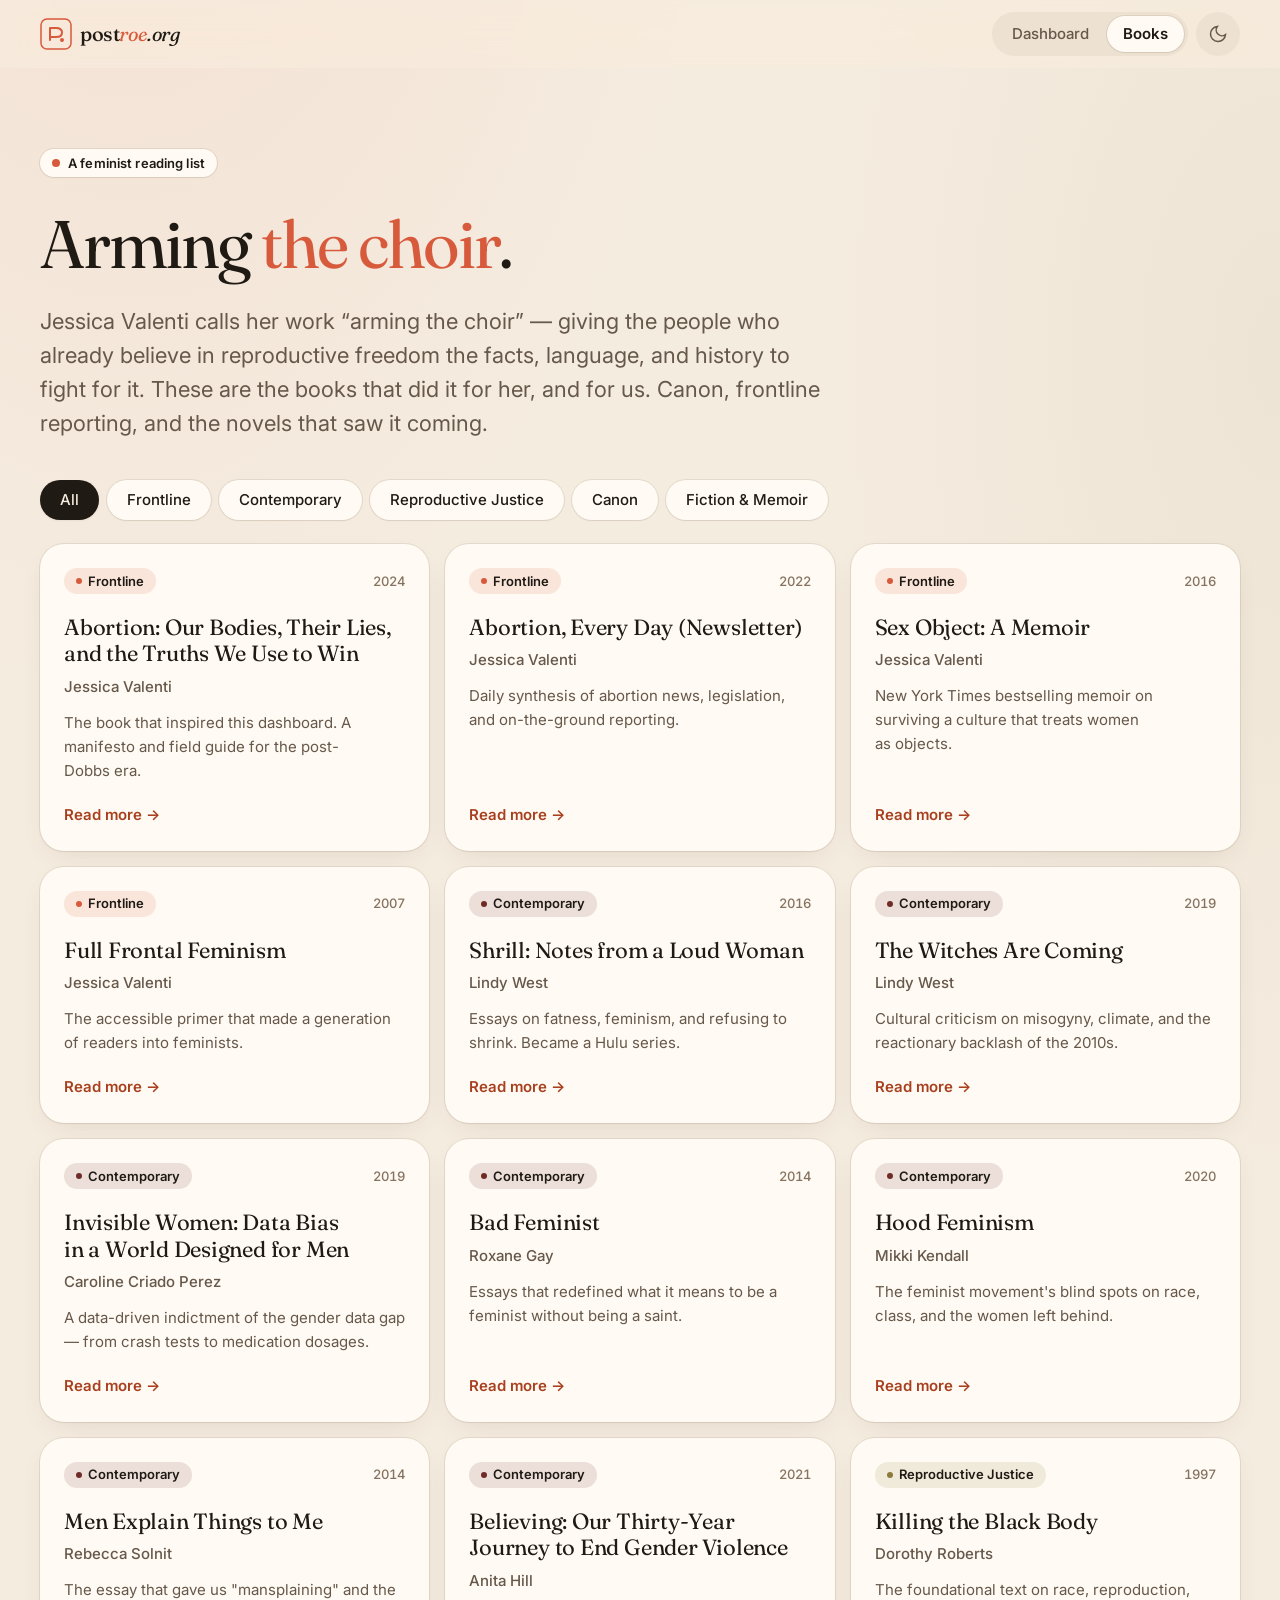
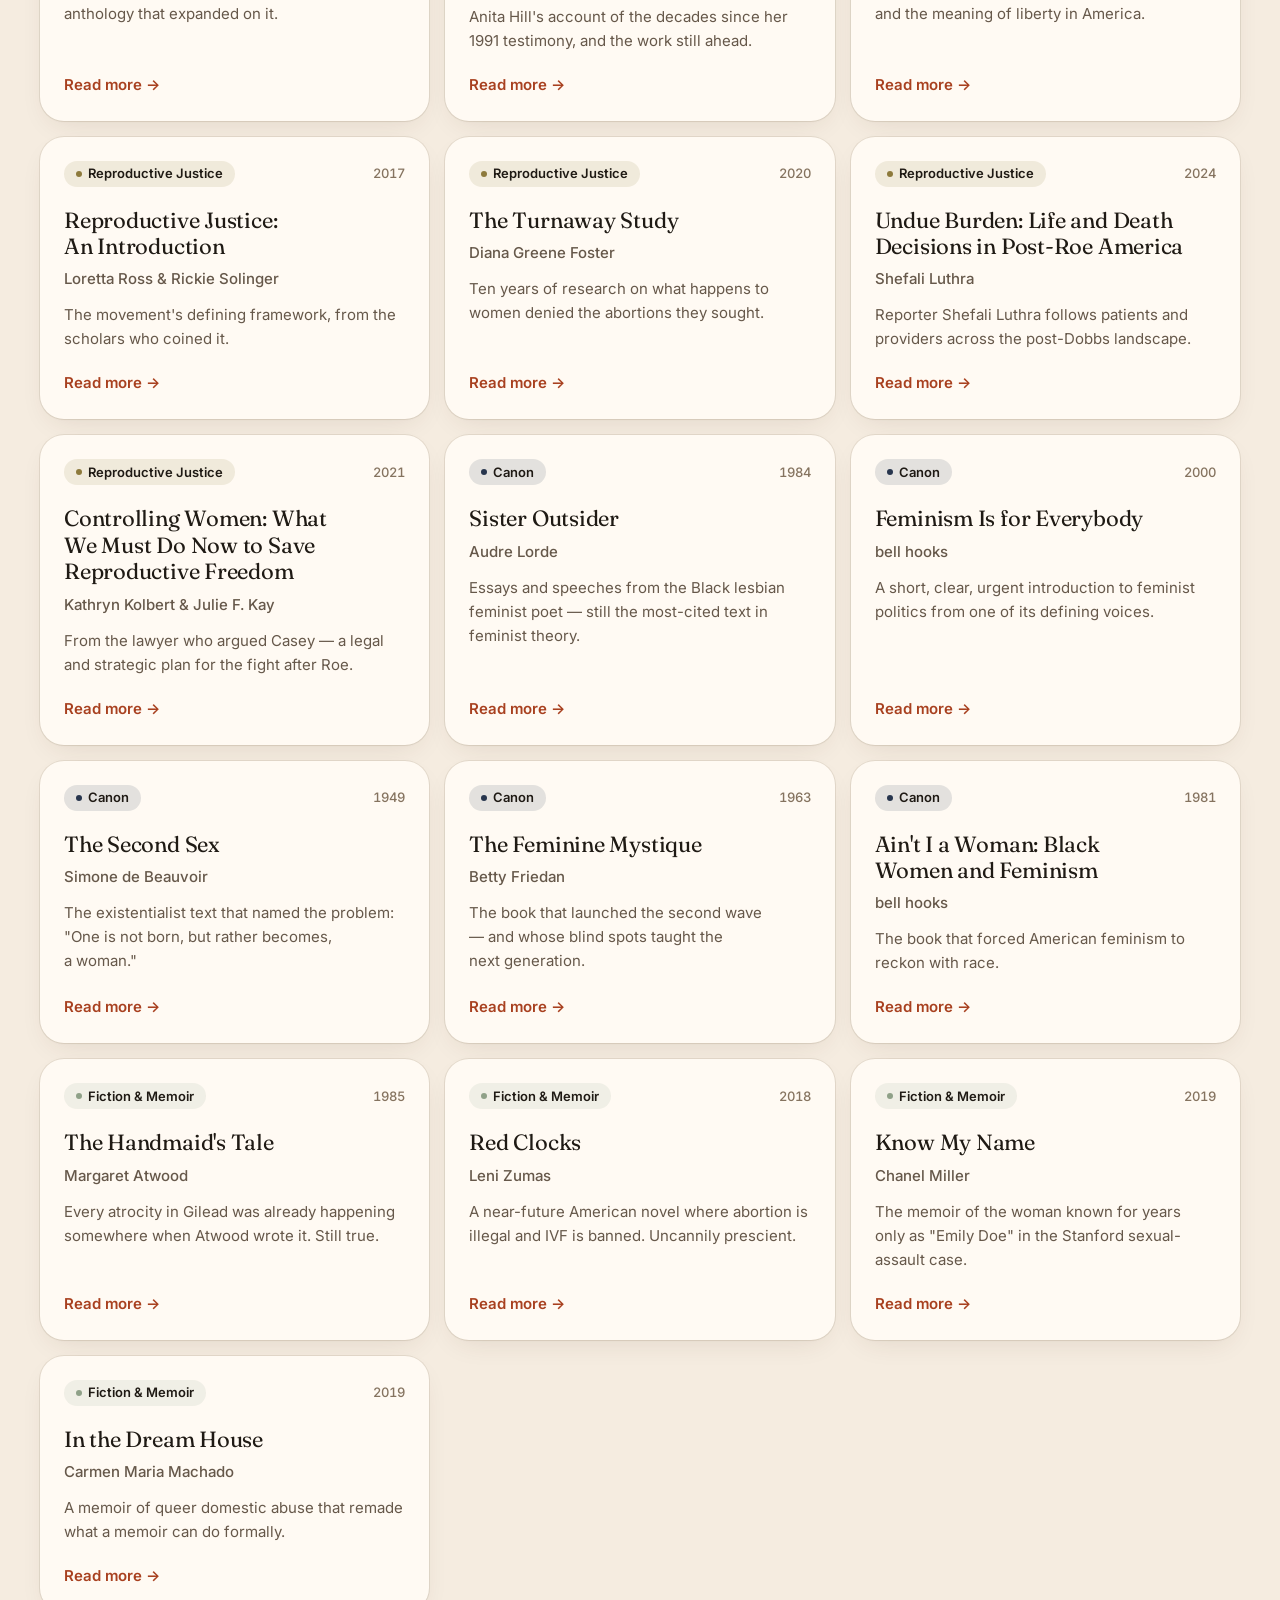
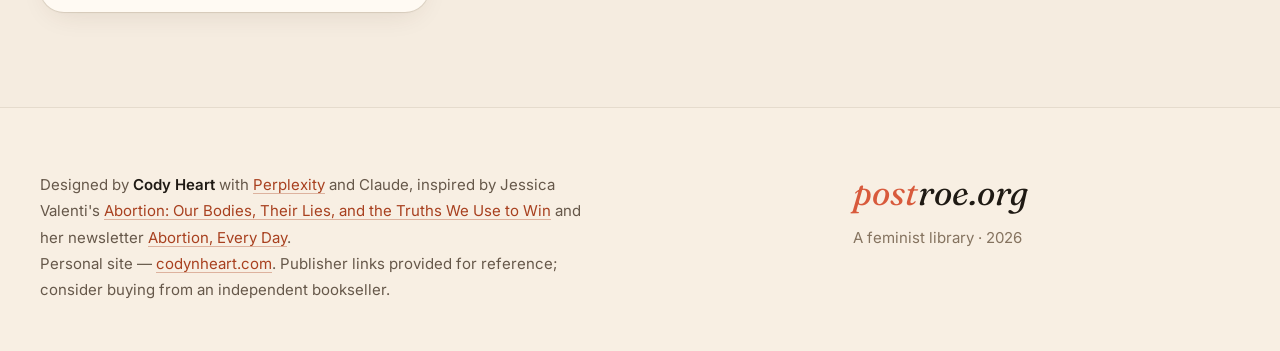
==== commit a8d455c2: "Version CSS/JS URLs so browsers fetch fresh files after deploys Co-Authored-By: Claude Opus 5.5 <nor" ====
--- a/works.html
+++ b/works.html
@@ -1,6 +1,15 @@
 <!DOCTYPE html>
 <html lang="en">
   <head>
+    <!-- Google tag (gtag.js) -->
+    <script async src="https://www.googletagmanager.com/gtag/js?id=G-WFFS58WYVL"></script>
+    <script>
+      window.dataLayer = window.dataLayer || [];
+      function gtag(){dataLayer.push(arguments);}
+      gtag('js', new Date());
+
+      gtag('config', 'G-WFFS58WYVL');
+    </script>
     <meta charset="UTF-8" />
     <meta name="viewport" content="width=device-width, initial-scale=1.0" />
     <title>Books · PostRoe</title>
@@ -11,7 +20,7 @@
       href="https://fonts.googleapis.com/css2?family=Fraunces:ital,opsz,wght@0,9..144,300..700;1,9..144,300..700&family=Inter:wght@400;500;600;700&family=JetBrains+Mono:wght@400;500&display=swap"
       rel="stylesheet"
     />
-    <link rel="stylesheet" href="css/style.css" />
+    <link rel="stylesheet" href="css/style.css?v=20260929" />
     <link rel="icon" type="image/svg+xml" href="data:image/svg+xml,%3Csvg xmlns='http://www.w3.org/2000/svg' viewBox='0 0 32 32'%3E%3Crect width='32' height='32' rx='6' fill='%23F3E7D8'/%3E%3Ctext x='16' y='23' text-anchor='middle' font-family='Georgia' font-size='22' font-style='italic' fill='%23D85A3C'%3EP%3C/text%3E%3C/svg%3E" />
   </head>
   <body>
@@ -89,7 +98,7 @@
       </div>
     </footer>
 
-    <script src="js/works.js"></script>
+    <script src="js/works.js?v=20260929"></script>
     <script>
       (function () {
         const host = document.getElementById('works-grid');
@@ -111,6 +120,6 @@
           .join('');
       })();
     </script>
-    <script src="js/app.js"></script>
+    <script src="js/app.js?v=20260929"></script>
   </body>
 </html>
--- a/css/style.css
+++ b/css/style.css
@@ -510,17 +510,13 @@
   font-weight: 400;
 }
 
-.hero__title .our { color: var(--color-our); font-style: italic; }
-.hero__title .their { color: var(--color-their); font-style: italic; }
-.hero__title .truth { color: var(--color-truth); font-style: italic; }
-.hero__title .we { color: var(--color-we); font-style: italic; }
+.hero__title .our { color: var(--color-our); }
+.hero__title .their { color: var(--color-their); }
+.hero__title .truth { color: var(--color-truth); }
+.hero__title .we { color: var(--color-we); }
 
 .hero__body {
   margin-top: var(--space-10);
-  display: grid;
-  grid-template-columns: minmax(0, 2fr) minmax(0, 1fr);
-  gap: clamp(var(--space-6), 4vw, var(--space-16));
-  align-items: center;
 }
 
 .hero__lede {
@@ -533,54 +529,6 @@
 .hero__lede b {
   color: var(--color-text);
   font-weight: 600;
-}
-
-.hero__counter {
-  background: var(--color-card);
-  border-radius: var(--radius-lg);
-  box-shadow: var(--shadow-card), var(--ring-card);
-  padding: var(--space-6) var(--space-8);
-}
-
-.hero__counter-label {
-  font-size: var(--text-sm);
-  font-weight: 600;
-  color: var(--color-text-muted);
-}
-
-.hero__counter-number {
-  font-family: var(--font-display);
-  font-size: clamp(3rem, 2rem + 3vw, 4.5rem);
-  font-weight: 400;
-  font-style: italic;
-  color: var(--color-their);
-  line-height: 1;
-  margin-top: var(--space-2);
-  letter-spacing: -0.03em;
-  font-variant-numeric: tabular-nums;
-}
-
-.hero__counter-sub {
-  margin-top: var(--space-2);
-  font-size: var(--text-sm);
-  color: var(--color-text-faint);
-}
-
-@media (max-width: 820px) {
-  .hero__body {
-    grid-template-columns: 1fr;
-  }
-  .hero__counter {
-    display: grid;
-    grid-template-columns: 1fr auto;
-    grid-template-areas: 'label num' 'sub num';
-    align-items: center;
-    column-gap: var(--space-4);
-    padding: var(--space-5) var(--space-6);
-  }
-  .hero__counter-label { grid-area: label; }
-  .hero__counter-sub { grid-area: sub; margin-top: 0; }
-  .hero__counter-number { grid-area: num; margin-top: 0; }
 }
 
 /* ===== section headers ===== */
@@ -606,7 +554,7 @@
   letter-spacing: -0.03em;
 }
 
-.section__title em { color: var(--color-our); }
+.section__title em { color: var(--color-our); font-style: normal; }
 .section__title .their { color: var(--color-their); }
 .section__title .truth { color: var(--color-truth); }
 
@@ -828,7 +776,7 @@
   margin-top: var(--space-2);
   font-family: var(--font-display);
   font-size: var(--text-xl);
-  font-style: italic;
+  font-style: normal;
   line-height: 1.1;
   letter-spacing: -0.02em;
 }
@@ -1044,7 +992,7 @@
 
 .mortality-stat__value {
   font-family: var(--font-display);
-  font-style: italic;
+  font-style: normal;
   font-size: clamp(2.25rem, 1.4rem + 2vw, 3rem);
   line-height: 1;
   color: var(--color-their);
@@ -1235,7 +1183,7 @@
   margin-top: var(--space-3);
   font-family: var(--font-display);
   font-size: var(--text-lg);
-  font-style: italic;
+  font-style: normal;
   line-height: 1.3;
   letter-spacing: -0.01em;
 }
@@ -1385,7 +1333,7 @@
   font-family: var(--font-display);
   font-size: clamp(1.5rem, 1rem + 2vw, 2.5rem);
   line-height: 1.25;
-  font-style: italic;
+  font-style: normal;
   letter-spacing: -0.02em;
   margin-top: var(--space-8);
   max-width: 28ch;
@@ -1508,7 +1456,7 @@
 
 .works-hero h1 em {
   color: var(--color-our);
-  font-style: italic;
+  font-style: normal;
 }
 
 .works-hero .reveal > p {
@@ -1628,7 +1576,7 @@
   margin-top: var(--space-2);
   font-family: var(--font-display);
   font-size: var(--text-lg);
-  font-style: italic;
+  font-style: normal;
   line-height: 1.2;
   letter-spacing: -0.01em;
   color: var(--color-text);
